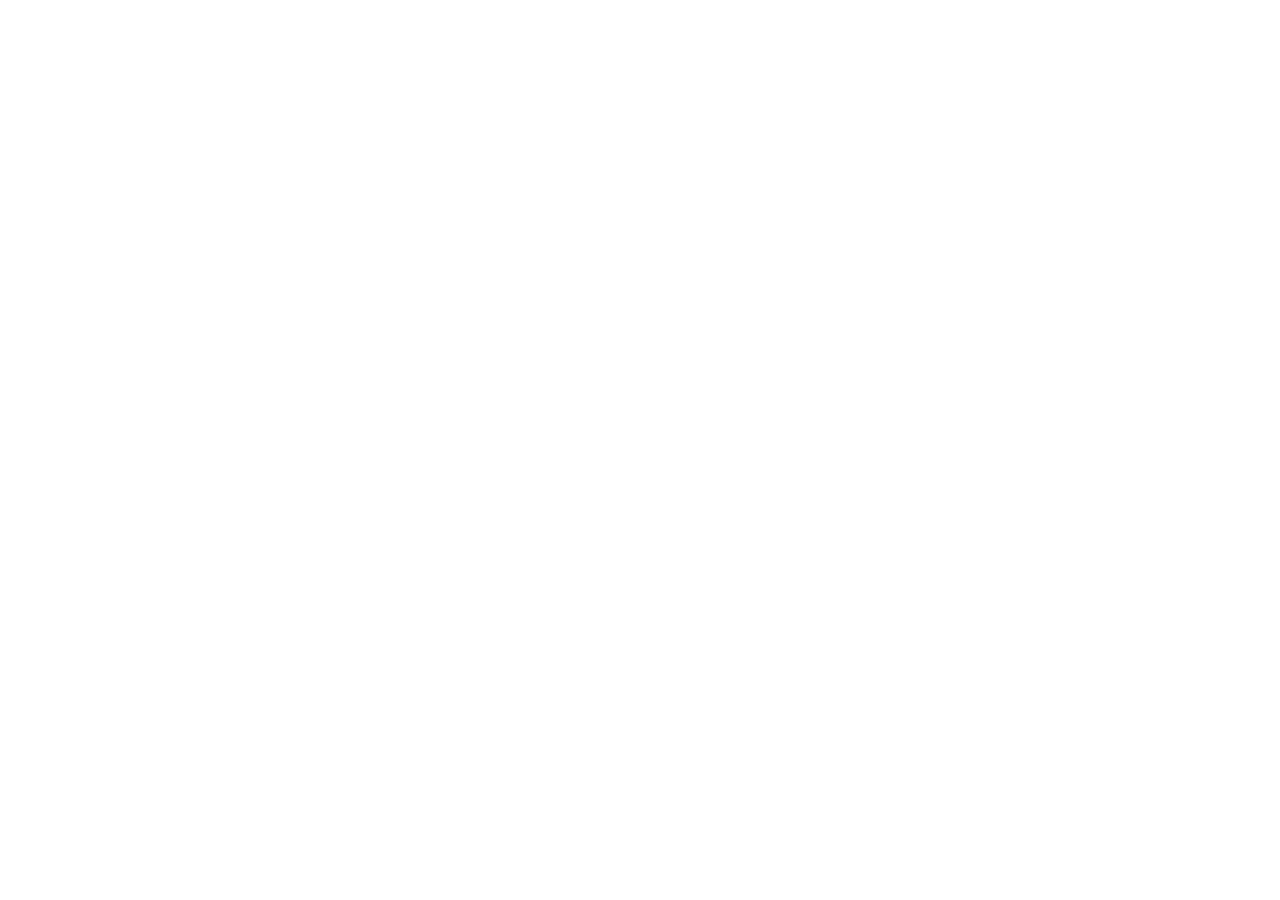
==== index.html @ b7cc8622 "first commit" ====
<!DOCTYPE html>
<html lang="ru">
<head>
    <meta charset="UTF-8">
    <meta http-equiv="X-UA-Compatible" content="IE=edge">
    <meta name="viewport" content="width=device-width, initial-scale=1.0">
    <title>Document</title>
</head>
<body>
    
</body>
</html>
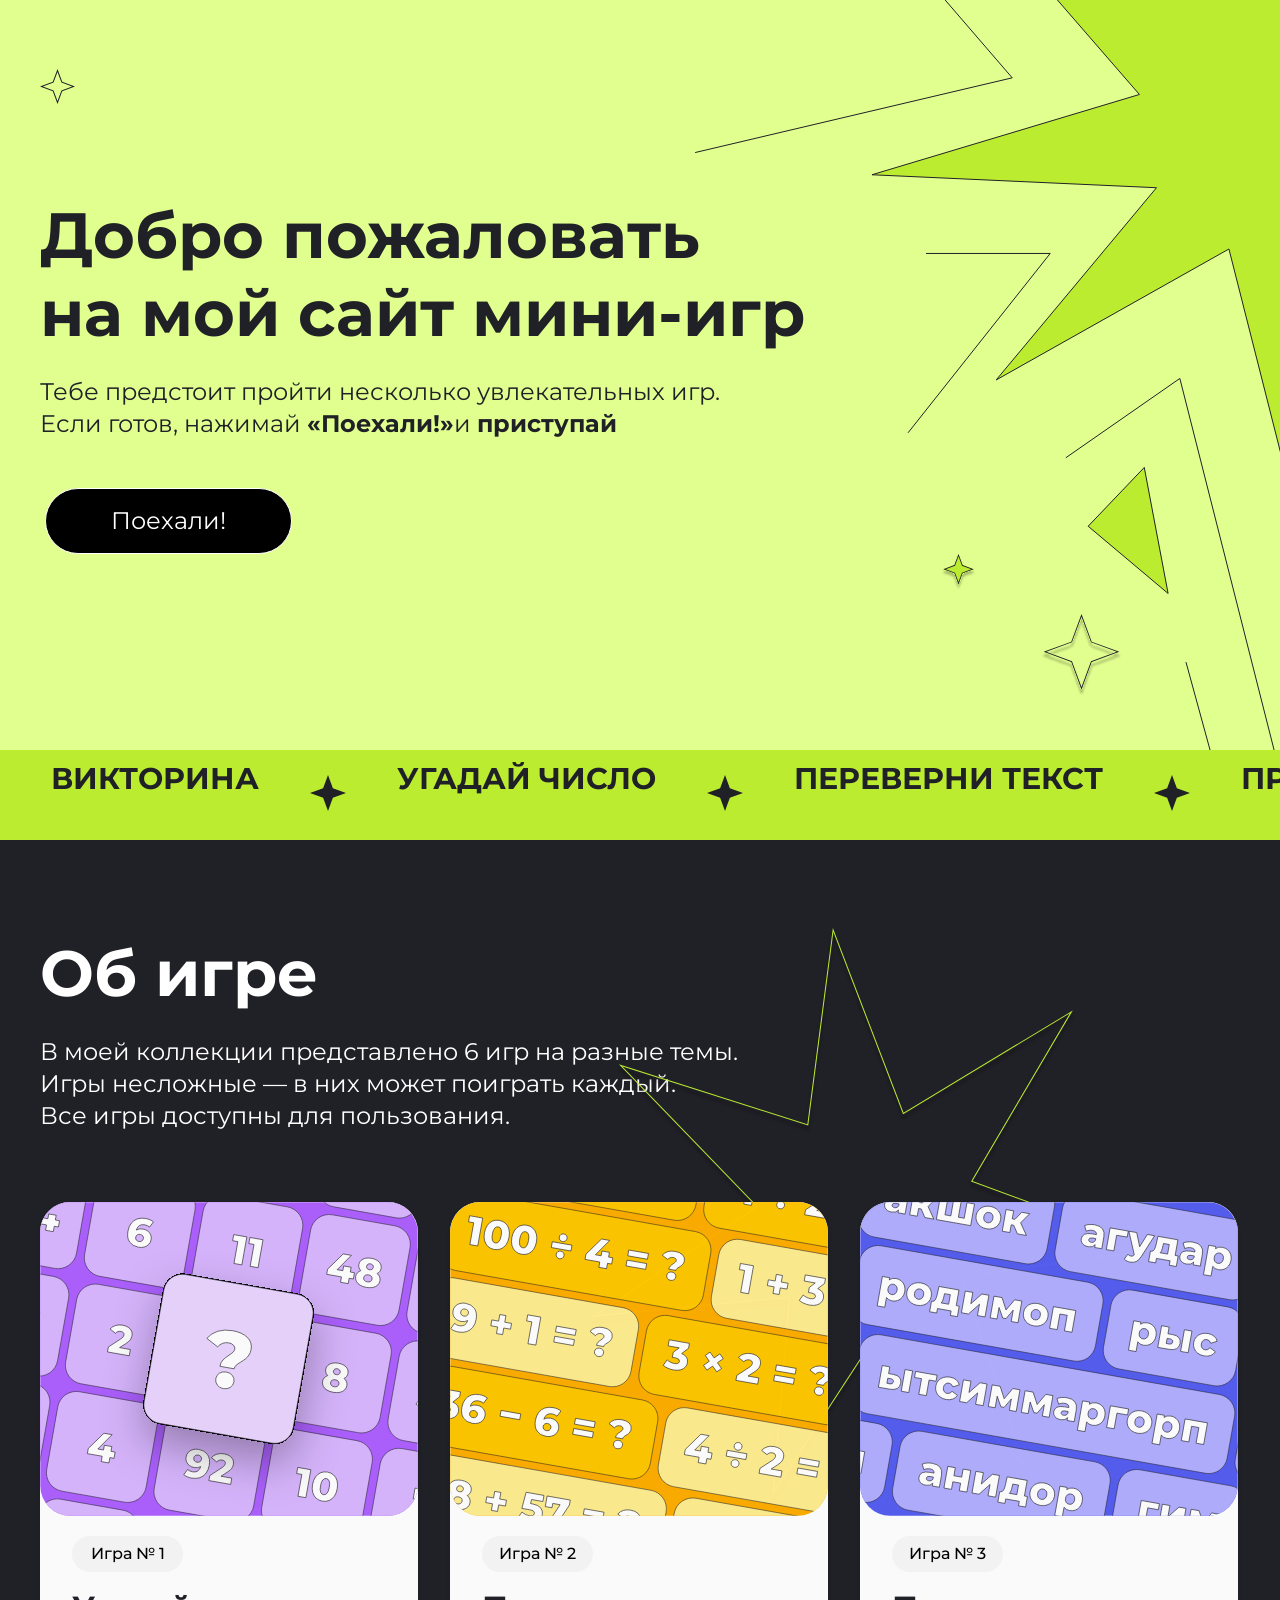
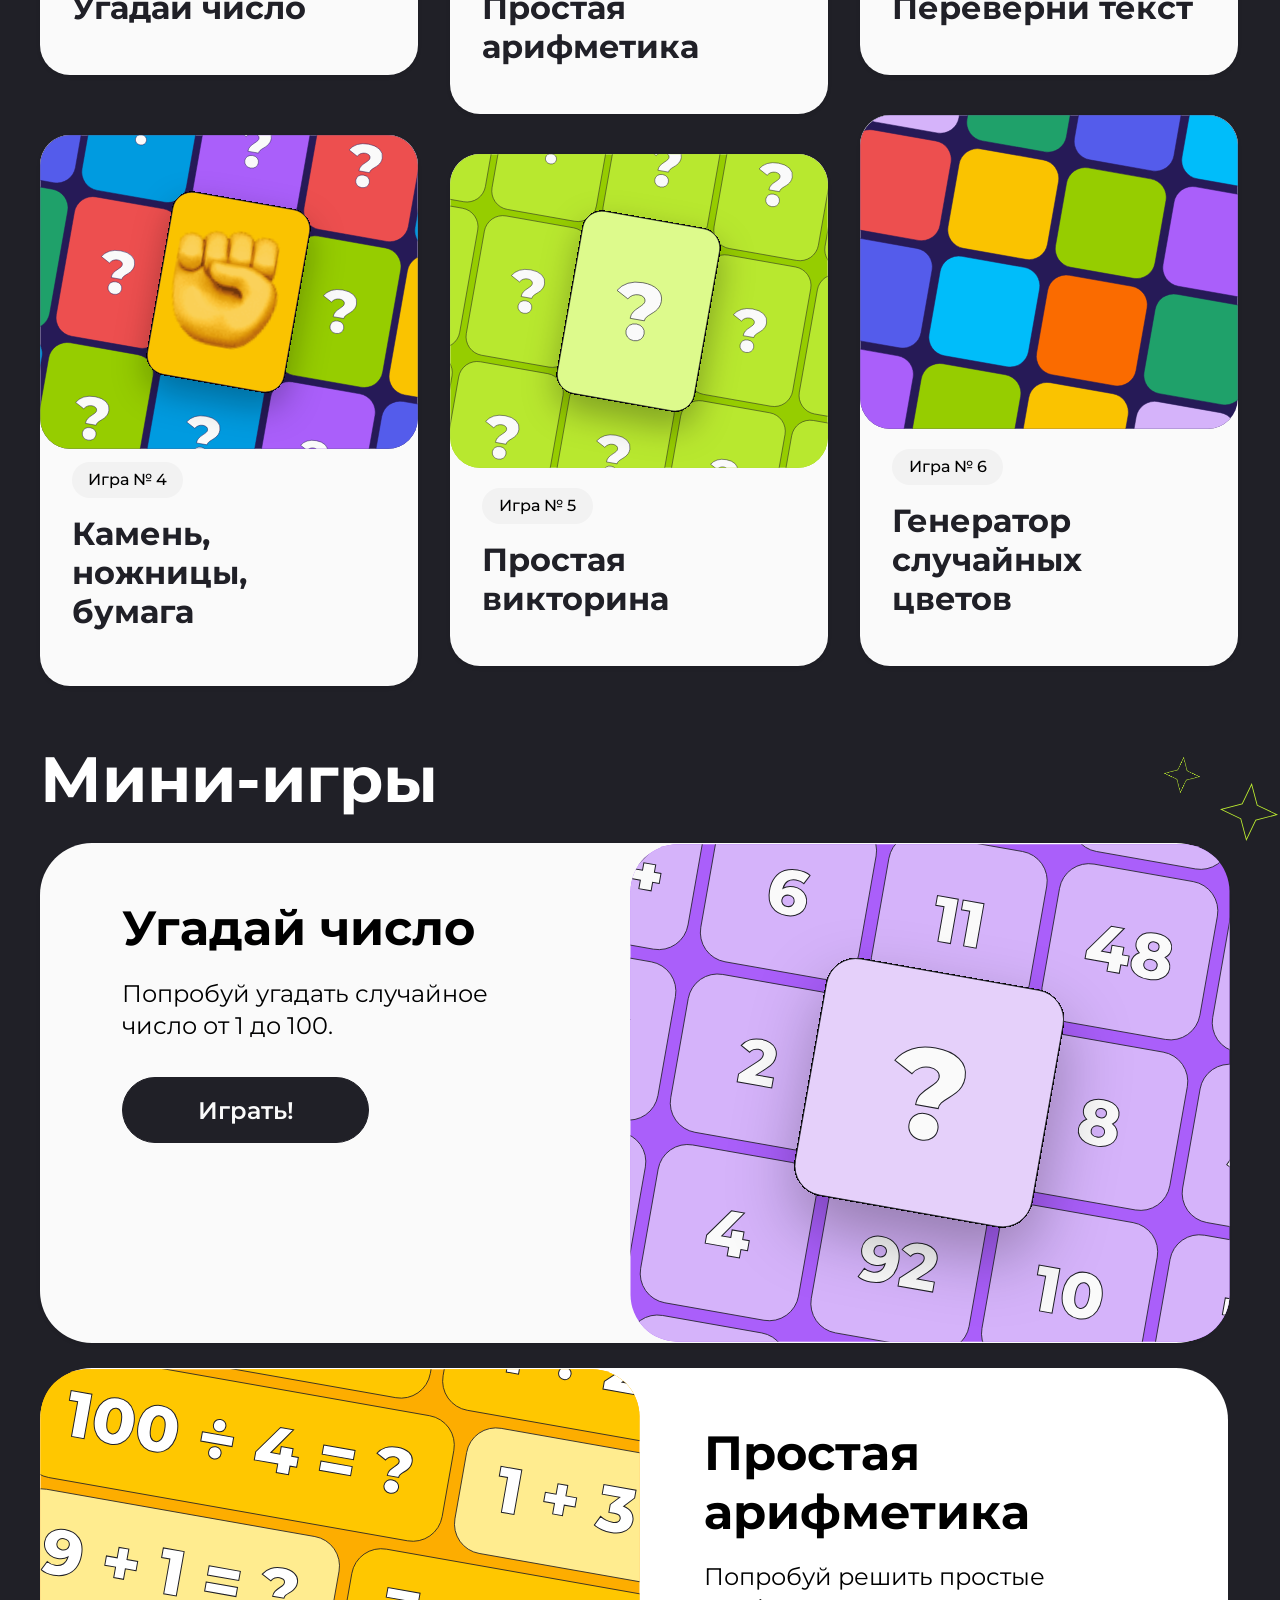
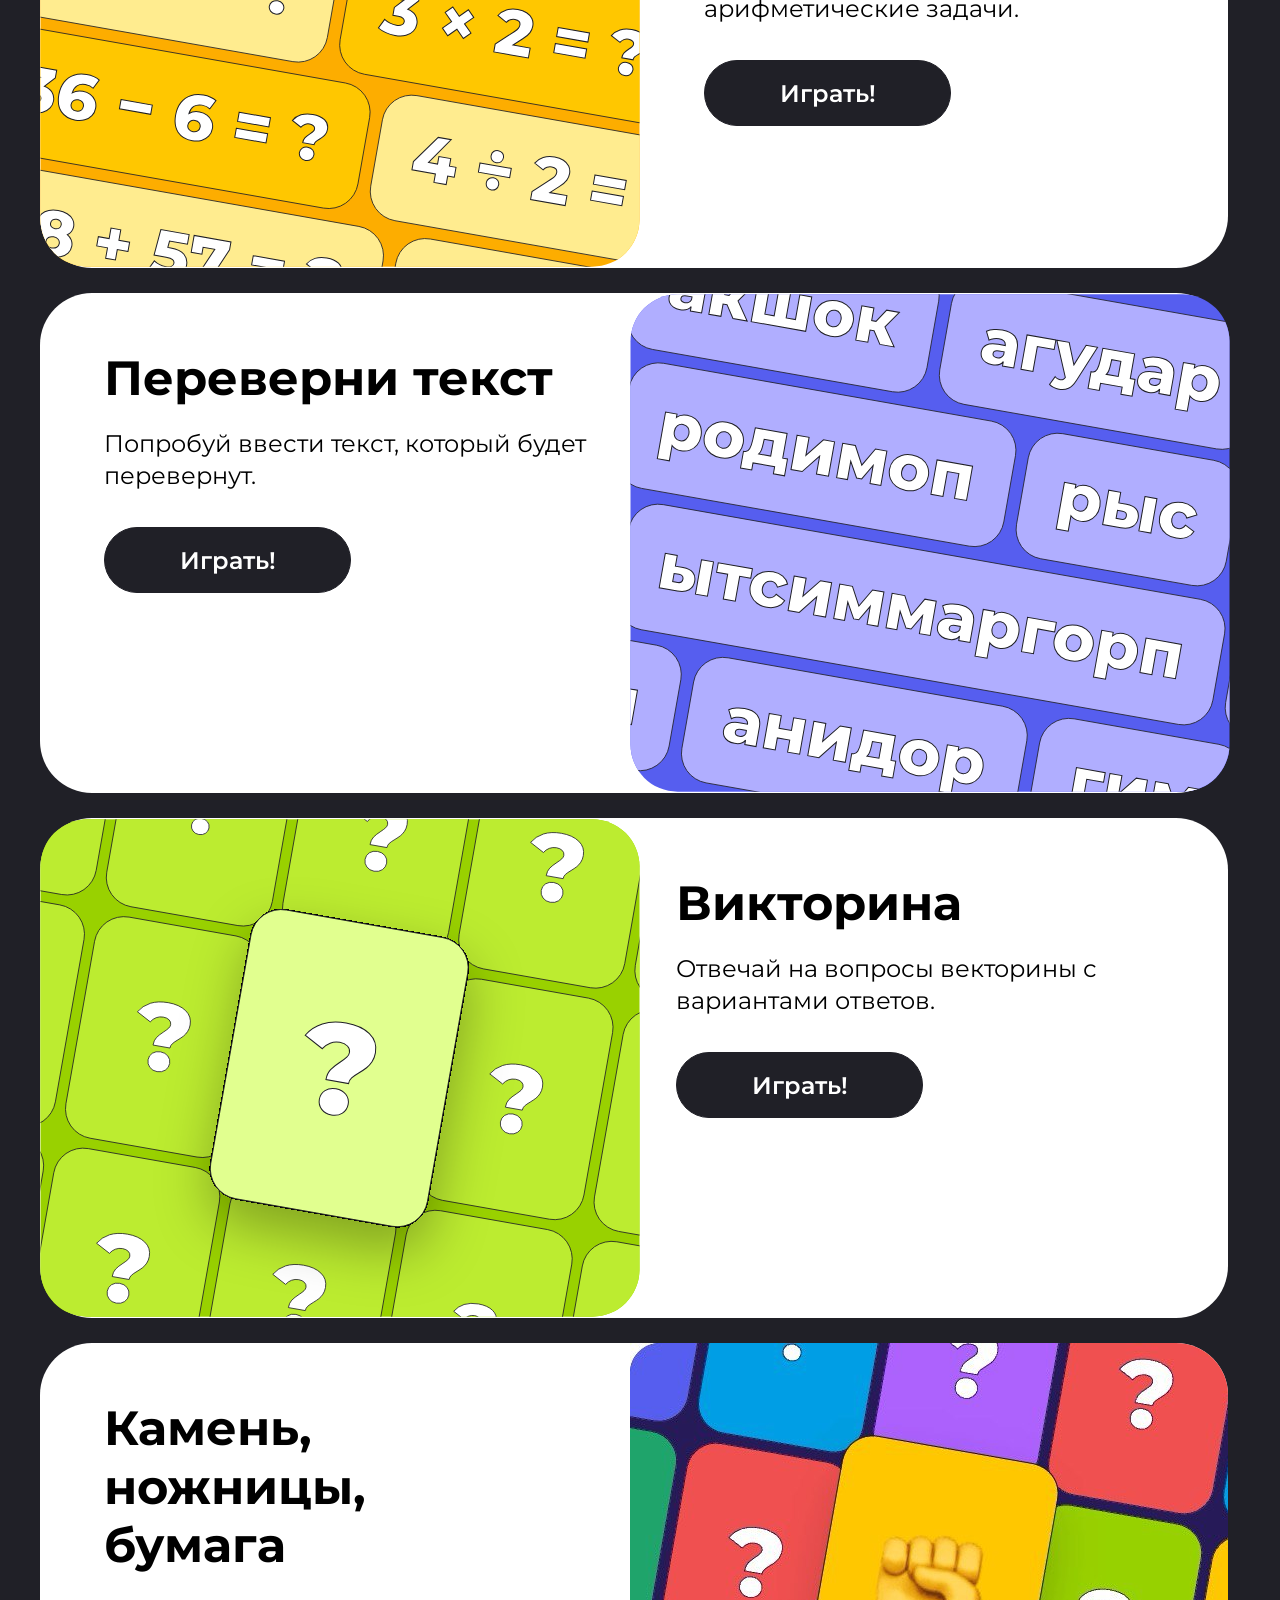
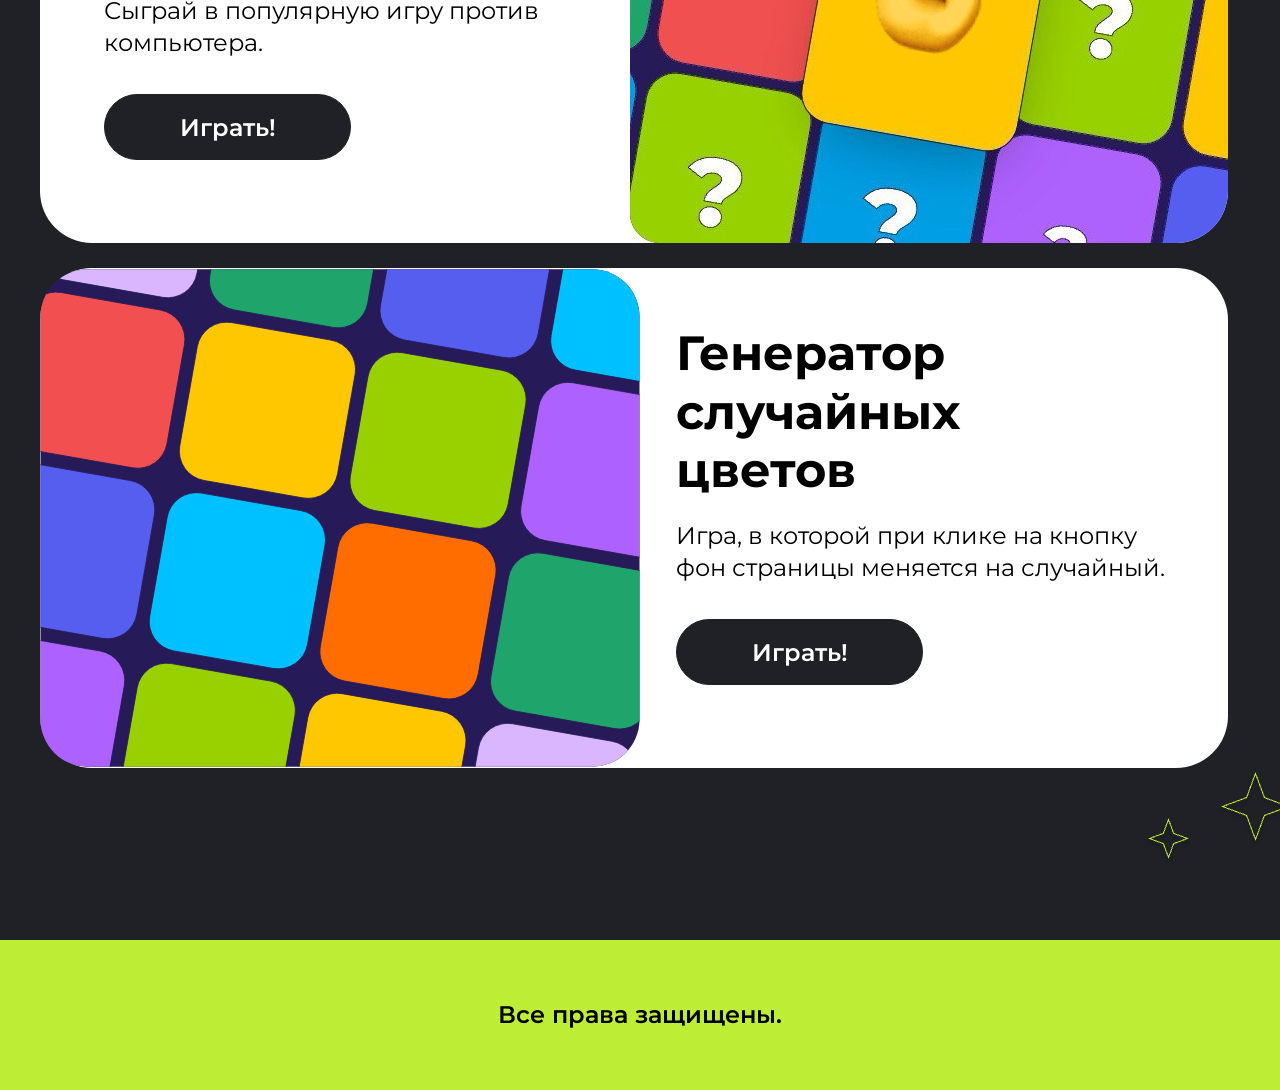
==== commit 1ae3669c: "Сделано" ====
--- a/index.html
+++ b/index.html
@@ -1,12 +1,185 @@
+
 <!DOCTYPE html>
-<html lang="ru">
-<head>
-    <meta charset="UTF-8">
-    <meta http-equiv="X-UA-Compatible" content="IE=edge">
-    <meta name="viewport" content="width=device-width, initial-scale=1.0">
-    <title>Document</title>
-</head>
-<body>
-    
-</body>
+<html lang="en">
+   <head>
+      <meta charset="UTF-8">
+      <meta name="viewport" content="width=device-width, initial-scale=1.0">
+      <title>Git</title>
+      <link href="https://fonts.googleapis.com/css2?family=Montserrat:ital,wght@0,100..900;1,100..900&family=Roboto+Mono:ital,wght@0,100..700;1,100..700&family=Roboto:ital,wght@0,100..900;1,100..900&display=swap" rel="stylesheet">
+      <link rel="stylesheet" href="style.css">
+   </head>
+   <body>
+      <script> src="tasks.js"</script>
+      <script src="script1.js"></script>
+      <script src="script2.js"></script>
+      <script src="script3.js"></script>
+      <script src="script4.js"></script>
+      <script src="script5.js"></script>
+      <script src="script6.js"></script>
+      <header class="header center">
+         <div class="double-star">
+         <a class="header-star"><img class="star__upper_left" src="img/star1.svg" alt="star2"></a>
+         <a class="header-star"><img class="star__lower_left" src="img/star2.svg" alt="star2"></a>
+         </div>
+         <h1 class="header__text_big">Добро пожаловать <br/>на мой сайт мини-игр</h1>
+         <p class="header__text_little">Тебе предстоит пройти несколько увлекательных игр. <br/>Если готов, нажимай  <b>«Поехали!»</b>и <b>приступай</b> </p>
+         <a href="#game"> 
+         <button class="header-button" > Поехали! </button>
+         </a>
+         <a class="header-star" ><img class="star__upper_right" src="img/Star3.svg" alt="star2"></a>
+         <a class="header-star" ><img class="star__lower_right" src="img/Star4.svg" alt="star2"></a>
+      </header>
+      <section class="header1-tape" id="scrollContainer">
+         <div   class="header-game" >
+            <a class="header-tape__item">ВИКТОРИНА</a>
+            <img class="header-tape__game" src="img/Star.svg" alt="Иконка звезды">
+            <a class="header-tape__item">УГАДАЙ ЧИСЛО</a>
+            <img class="header-tape__game" src="img/Star.svg" alt="Иконка звезды">
+            <a class="header-tape__item">ПЕРЕВЕРНИ ТЕКСТ</a>
+            <img class="header-tape__game" src="img/Star.svg" alt="Иконка звезды">
+            <a class="header-tape__item">ПРОСТАЯ АРИФМЕТИКА</a>
+            <img class="header-tape__game" src="img/Star.svg" alt="Иконка звезды">
+            <a class="header-tape__item">КАМЕНЬ,НОЖНИЦЫ,БУМАГА</a>
+            <img class="header-tape__game" src="img/Star.svg" alt="Иконка звезды">
+            <a class="header-tape__item">ГЕНЕРАТОР СЛУЧАЙНЫХ ЦВЕТОВ</a>
+            <img class="header-tape__game" src="img/Star.svg" alt="Иконка звезды">
+            <a class="header-tape__item">ВИКТОРИНА</a>
+            <img class="header-tape__game" src="img/Star.svg" alt="Иконка звезды">
+            <a class="header-tape__item">УГАДАЙ ЧИСЛО</a>
+            <img class="header-tape__game" src="img/Star.svg" alt="Иконка звезды">
+            <a class="header-tape__item">ПЕРЕВЕРНИ ТЕКСТ</a>
+            <img class="header-tape__game" src="img/Star.svg" alt="Иконка звезды">
+            <a class="header-tape__item">ПРОСТАЯ АРИФМЕТИКА</a>
+            <img class="header-tape__game" src="img/Star.svg" alt="Иконка звезды">
+            <a class="header-tape__item">КАМЕНЬ,НОЖНИЦЫ,БУМАГА</a>
+            <img class="header-tape__game" src="img/Star.svg" alt="Иконка звезды">
+            <a class="header-tape__item">ГЕНЕРАТОР СЛУЧАЙНЫХ ЦВЕТОВ</a>
+            <img class="header-tape__game" src="img/Star.svg" alt="Иконка звезды">
+         </div>
+      </section>
+      <section class="module__game center" id="game">
+         <div class="module__game_cart">
+            <h2 class="module__game_title" >Об игре</h2>
+            <p class="modile__description_game" >В моей коллекции представлено 6 игр на разные темы.<br/> Игры несложные — в них может поиграть каждый.<br/>
+               Все игры доступны для пользования.
+            </p>
+         </div>
+         <img class="module__star_lower" src="img/Star11.svg" alt="star2">
+         <img class="module__star_upper" src="img/Star10.svg" alt="star2">
+         <img class="module__star_big" src="img/Star12.svg" alt="star2">
+         <div class="cart" >
+            <div class="cart__left">
+               <a href="#igra1" class="scrol" >
+                  <article class="cart__left_upper">
+                     <img class="cart-img4"  src="img/k1.svg" class=" cart__drawing" alt="star2" >
+                     <p class="cart__number">Игра № 1</p>
+                     <h3 class="cart__name">Угадай число</h3>
+                  </article>
+               </a>
+               <a href="#igra4" class="scrol">
+                  <article class="cart__left_lower">
+                     <img class="cart-img4"  src="img/k4.svg"   class="cart__drawing"  alt="star2"  > 
+                     <img class="cart-img4-1"  src="img/f.png"  alt="kul" >  
+                     <p class="cart__numbera">Игра № 4</p>
+                     <h3 class="cart__name">Камень,<br/>ножницы,<br/>бумага</h3>
+                  </article>
+               </a>
+            </div>
+            <div class="cart__center" >
+               <a href="#igra2">
+                  <article class="cart__center_upper">
+                     <img class="cart-img2" src="img/k2.svg"class="cart__drawing" alt="star2">
+                     <p class="cart__number">Игра № 2</p>
+                     <h3 class="cart__name">Простая арифметика</h3>
+                  </article>
+               </a>
+               <a href="#igra5">
+                  <article class="cart__center_lower">
+                     <img class="cart-img5" src="img/k5.svg" class="cart__drawing" alt="star2">
+                     <p class="cart__number">Игра № 5</p>
+                     <h3 class="cart__name">Простая <br/>викторина</h3>
+                  </article>
+               </a>
+            </div>
+            <div class="cart__right">
+               <a href="#igra3">
+                  <article class="cart__right_upper">
+                     <img class="cart-img3" src="img/k3.svg"  src="img/k3.svg" alt="star2" >
+                     <p class="cart__number">Игра № 3</p>
+                     <h3 class="cart__name">Переверни текст</h3>
+                  </article>
+               </a>
+               <a href="#igra6">
+                  <article class="cart__right_lower">
+                     <img class="cart-img6" src="img/k6.svg"  class="cart__drawing" alt="star2">
+                     <p class="cart__number">Игра № 6</p>
+                     <h3 class="cart__name">Генератор <br/> случайных<br/> цветов</h3>
+                  </article>
+               </a>
+            </div>
+         </div>
+      </section>
+      <section class="product center"id="game-6" >
+         <h3 class="product__title">Мини-игры</h3>
+         <img class="product__star_big" src="img/star21.svg" alt="star2">
+         <img class="product__star_little" src="img/Starb2.png" alt="star2">
+         <div class="product__game">
+         <article class="product-game product-game_number" id="igra1">
+            <a class="product-game__picture" href="#"><img class="game-img1" src="img/k1.svg" alt="star2"></a>
+            <div class="product-game__field">
+               <h4 class="product-game__title"><b>Угадай число</b></h4>
+               <p class="product-game__description">Попробуй угадать случайное число от 1 до 100.</p>
+               <button onclick="startGame1();" class="button-play">Играть!</button>
+            </div>
+         </article>
+         <article class="product-game_arithmetic" id="igra2">
+            <a class="product__game_picture" href="#"><img class="game-img2" src="img/k2.svg" alt="star2"></a>
+            <div class="product-game__arithmetic">
+               <h4 class="product-game__title"><b>Простая арифметика</b></h4>
+               <p  class="product-game__description">Попробуй решить простые арифметические задачи.</p>
+               <button onclick="playGame1();" class="button-play">Играть!</button>
+            </div>
+         </article>
+         <article class="product-game_text" id="igra3">
+            <a class="product-game__picture" href="#"><img class="game-img1" src="img/k3.svg" alt="star2"></a>
+            <div class="product-game__text">
+               <h4 class="product-game__title"><b>Переверни текст</b></h4>
+               <p class="product-game__description">Попробуй ввести текст, который будет перевернут.</p>
+               <button onclick="playReverseGame();" class="button-play">Играть!</button>
+            </div>
+         </article>
+         <article class="product-game_vectoring" id="igra5">
+            <a class="product-game__picture" href="#"><img class="game-img2" src="img/k5.svg" alt="star2"></a>
+            <div class="product-game__vectorihg">
+               <h4 class="product-game__title"><b>Викторина</b></h4>
+               <p class="product-game__description">Отвечай на вопросы векторины с вариантами ответов.</p>
+               <button onclick="startQuiz();"  class="button-play">Играть!</button>
+            </div>
+         </article>
+         <article class="product-game_stone" id="igra4">
+            <a class="product-game__picture" href="#"><img class="game-img1" src="img/k5.jpg" alt="star2"></a>
+            <div class="product-game__stone">
+               <h4 class="product-game__title"><b>Камень,<br>ножницы,<br> бумага</b></h4>
+               <p class="product-game__description">Сыграй в популярную игру против компьютера.</p>
+               <button onclick="playGame();"  class="button-play">Играть!</button>
+            </div>
+         </article>
+         <article class="product-game_generator" id="igra6">
+            <a class="product__game_picture" href="#">
+            <img class="game-img2" src="img/k6.svg" alt="star2">
+            </a>
+            <div class="product-game__generator">
+               <h4 class="product-game__title"><b>Генератор<br> случайных<br> цветов</b></h4>
+               <p class="product-game__description">Игра, в которой при клике на кнопку фон страницы меняется на случайный.</p>
+               <button onclick="changeBackground();"  class="button-play">Играть!</button>
+            </div>
+         </article>
+         </div>
+         <img class="product__button_little" src="img/Starb3.png" alt="star2">
+         <img class="product__button_big" src="img/Starb4.png" alt="star2">
+      </section>
+      <footer class="footer">
+         <p class="footer__description">Все права защищены.</p>
+      </footer>
+   </body>
 </html>
--- a/style.css
+++ b/style.css
@@ -0,0 +1,1261 @@
+@charset "UTF-8";
+* {
+  margin: 0;
+  padding: 0;
+}
+
+body {
+  font-family: "Montserrat", sans-serif;
+}
+
+a {
+  text-decoration: none;
+}
+
+.center {
+  padding-left: calc(50% - 600px);
+  padding-right: calc(50% - 600px);
+}
+
+.header {
+  background-color: rgb(225, 255, 143);
+  height: 900px;
+  background-repeat: no-repeat;
+  background-image: url(img/Group1.svg);
+  background-position: calc(100% + 489px) calc(0% - 334px);
+  block-size: 750px;
+}
+
+.header__text_big {
+  color: rgb(32, 32, 39);
+  font-family: Montserrat;
+  font-size: 64px;
+  font-weight: 700;
+  line-height: 78px;
+  padding-top: 196px;
+}
+
+.header__text_little {
+  color: rgb(32, 32, 39);
+  font-family: Montserrat;
+  font-size: 24px;
+  font-weight: 400;
+  line-height: 32px;
+  margin-top: 24px;
+}
+
+.header-button {
+  display: table;
+  background: rgb(0, 0, 0);
+  text-align: center;
+  border: 1px solid #fff;
+  box-sizing: border-box;
+  border-radius: 60px;
+  margin-top: 18px;
+  height: 66px;
+  width: 247px;
+  font-size: 16px;
+  font-weight: 400;
+  line-height: 50px;
+  margin-left: 5px;
+  font-size: 24px;
+  margin-top: 48px;
+  color: #fff;
+  font-family: Montserrat;
+}
+
+.header-button:hover {
+  background: white;
+  text-align: center;
+  border: 1px solid #202027;
+  color: black;
+}
+
+.star__lower_left {
+  position: absolute;
+  display: flex;
+  margin-top: 94px;
+  right: 1600px;
+}
+
+.star__upper_left {
+  position: absolute;
+  margin-top: 69px;
+}
+
+.star__upper_right {
+  position: absolute;
+  margin-left: 900px;
+  width: 37px;
+}
+
+.star__lower_right {
+  position: absolute;
+  margin-left: 1000px;
+  margin-top: 60px;
+  width: 83px;
+}
+
+.module__game {
+  background-color: rgb(32, 32, 39);
+  position: relative;
+  height: 1500px;
+}
+
+.module__game_title {
+  color: rgb(255, 255, 255);
+  font-family: Montserrat;
+  font-size: 64px;
+  font-weight: 700;
+  line-height: 78px;
+  text-align: left;
+  padding-top: 94px;
+}
+
+.modile__description_game {
+  color: rgb(255, 255, 255);
+  font-family: Montserrat;
+  font-size: 24px;
+  font-weight: 400;
+  line-height: 32px;
+  text-align: left;
+  margin-top: 24px;
+}
+
+.cart__left_lower {
+  background-color: #fff;
+  width: 378px;
+  border-radius: 30px;
+  height: 551px;
+  transform: scale(1);
+  transition: ls;
+  margin-top: 60px;
+}
+
+.cart__left_upper {
+  background-color: #fff;
+  width: 378px;
+  border-radius: 30px;
+  height: 473px;
+  transform: scale(1);
+  transition: ls;
+  margin-top: 30px;
+}
+
+.cart__center_upper {
+  background-color: #fff;
+  width: 378px;
+  border-radius: 30px;
+  height: 512px;
+  transform: scale(1);
+  transition: ls;
+  margin-top: 30px;
+}
+
+.cart__center_lower {
+  background-color: #fff;
+  width: 378px;
+  border-radius: 30px;
+  transform: scale(1);
+  transition: ls;
+  height: 512px;
+  margin-top: 40px;
+}
+
+.cart__right_upper {
+  background-color: #fff;
+  width: 378px;
+  border-radius: 30px;
+  height: 473px;
+  transform: scale(1);
+  transition: ls;
+  margin-top: 30px;
+}
+
+.cart__right_lower {
+  background-color: #fff;
+  width: 378px;
+  margin-top: 10px;
+  border-radius: 30px;
+  height: 551px;
+  transform: scale(1);
+  transition: ls;
+  margin-top: 40px;
+}
+
+.cart__right_lower:hover {
+  background-color: #fff;
+  width: 378px;
+  margin-top: 10px;
+  border-radius: 30px;
+  height: 551px;
+  transform: scale(1.1);
+  transition: ls;
+  margin-top: 40px;
+}
+
+.cart__right_upper:hover {
+  background-color: #fff;
+  width: 378px;
+  border-radius: 30px;
+  height: 473px;
+  transform: scale(1.1);
+  transition: ls;
+  margin-top: 30px;
+}
+
+.cart__left_upper:hover {
+  background-color: #fff;
+  width: 378px;
+  border-radius: 30px;
+  transform: scale(1.1);
+  transition: ls;
+}
+
+.cart__left_lower:hover {
+  background-color: #fff;
+  width: 378px;
+  border-radius: 30px;
+  transform: scale(1.1);
+  transition: ls;
+}
+
+.cart__center_upper:hover {
+  background-color: #fff;
+  width: 378px;
+  border-radius: 30px;
+  transform: scale(1.1);
+  transition: ls;
+}
+
+.cart__center_lower:hover {
+  background-color: #fff;
+  width: 378px;
+  border-radius: 30px;
+  transform: scale(1.1);
+  transition: ls;
+  height: 512px;
+}
+
+.cart-hugev:hover {
+  background-color: #fff;
+  width: 378px;
+  border-radius: 30px;
+  transform: scale(1.1);
+  transition: ls;
+}
+
+.cart__number {
+  margin-left: 32px;
+  margin-top: 16px;
+  background: rgb(247, 247, 247);
+  width: 111px;
+  height: 36px;
+  border-radius: 52.58px;
+  font-family: Montserrat;
+  text-align: center;
+  font-weight: 500;
+  line-height: 35px;
+  color: black;
+}
+
+.cart__drawing {
+  border-radius: 52.58px;
+  color: rgb(32, 32, 39);
+  font-size: 16px;
+  font-weight: 500;
+  line-height: 35px;
+  width: 108px;
+  height: 36px;
+  margin-top: 8px;
+  text-align: center;
+}
+
+.cart__name {
+  color: rgb(32, 32, 39);
+  font-family: Montserrat;
+  font-size: 32px;
+  font-weight: 700;
+  line-height: 39px;
+  letter-spacing: 0px;
+  text-align: left;
+  margin-left: 32px;
+  margin-top: 16px;
+  margin-bottom: 20px;
+}
+
+.cart {
+  margin-top: 40px;
+  display: flex;
+  gap: 32px;
+}
+
+.module__star_big {
+  position: absolute;
+  transform: scale(1);
+  transition: ls;
+  right: 118px;
+  top: 88px;
+}
+
+.module__star_upper {
+  position: absolute;
+  width: 32px;
+  right: 1650px;
+  top: 750px;
+}
+
+.module__star_lower {
+  top: 800px;
+  position: absolute;
+  width: 55px;
+  right: 1600px;
+}
+
+.product__title {
+  font-family: Montserrat;
+  font-size: 64px;
+  font-weight: 700;
+  line-height: 78.02px;
+  text-align: left;
+  color: rgb(255, 255, 255);
+}
+
+.button-play {
+  width: 247px;
+  height: 66px;
+  padding: 16px 28px 16px 28px;
+  border-radius: 60px 60px 60px 60px;
+  background-color: #202027;
+  border-color: #202027;
+  color: #fff;
+  font-family: Montserrat;
+  font-size: 24px;
+  font-weight: 600;
+  line-height: 34.01px;
+  text-align: center;
+  border: 1px solid rgb(32, 32, 39);
+  margin-top: 25px;
+}
+
+.button-play:hover {
+  background-color: #fff;
+  color: #202027;
+  font-family: Montserrat;
+}
+
+.product-game__picture {
+  border-radius: 30px 30px 30px 30px;
+}
+
+.product-game_number {
+  background: rgb(255, 255, 255);
+  width: 1188px;
+  height: 500px;
+  border-radius: 52px;
+  margin-top: 25px;
+}
+
+.product-game_arithmetic {
+  background: rgb(255, 255, 255);
+  width: 1188px;
+  height: 500px;
+  border-radius: 52px;
+  margin-top: 25px;
+}
+
+.product-game_text {
+  background: rgb(255, 255, 255);
+  width: 1188px;
+  height: 500px;
+  border-radius: 52px;
+  margin-top: 25px;
+}
+
+.product-game_vectoring {
+  background: rgb(255, 255, 255);
+  width: 1188px;
+  height: 500px;
+  border-radius: 52px;
+  margin-top: 25px;
+}
+
+.product-game_stone {
+  background: rgb(255, 255, 255);
+  width: 1188px;
+  height: 500px;
+  border-radius: 52px;
+  margin-top: 25px;
+  overflow: hidden;
+}
+
+.product-game_generator {
+  background: rgb(255, 255, 255);
+  width: 1188px;
+  height: 500px;
+  border-radius: 52px;
+  margin-top: 25px;
+}
+
+.game-img1 {
+  margin-left: 590px;
+  width: 600px;
+  height: 500px;
+}
+
+.game-img2 {
+  margin-left: 0px;
+  width: 600px;
+  height: 500px;
+}
+
+.product {
+  height: 3400px;
+  background-color: rgb(32, 32, 39);
+  position: relative;
+}
+
+.product-game__field {
+  margin-top: -448px;
+  width: 399px;
+  height: 228px;
+  margin-left: 82px;
+}
+
+.product-game__arithmetic {
+  margin-top: -448px;
+  width: 544px;
+  height: 295px;
+  margin-left: 664px;
+}
+
+.product-game__text {
+  margin-top: -448px;
+  width: 493px;
+  height: 344px;
+  margin-left: 64px;
+}
+
+.product-game__vectorihg {
+  margin-top: -448px;
+  width: 515px;
+  height: 344px;
+  margin-left: 636px;
+}
+
+.product-game__stone {
+  margin-top: -448px;
+  width: 493px;
+  height: 344px;
+  margin-left: 64px;
+}
+
+.product-game__generator {
+  margin-top: -448px;
+  width: 515px;
+  height: 344px;
+  margin-left: 636px;
+}
+
+.product-game__title {
+  margin-bottom: 20px;
+  font-family: Montserrat;
+  font-size: 48px;
+  font-weight: 700;
+  line-height: 58.51px;
+  text-align: left;
+}
+
+.product-game__description {
+  font-family: Montserrat;
+  font-size: 24px;
+  font-weight: 400;
+  line-height: 32px;
+  text-align: left;
+  margin-bottom: 10px;
+}
+
+.rules {
+  width: 1919px;
+  height: 150px;
+  top: 5770px;
+  background-color: #BCEC30;
+}
+
+.protection {
+  font-family: Montserrat;
+  font-size: 24px;
+  font-weight: 600;
+  line-height: 29.26px;
+  text-align: center;
+  padding-top: 60px;
+  color: black;
+}
+
+.product__star_big {
+  position: absolute;
+  margin-left: 1180px;
+  margin-top: -35px;
+  width: 58px;
+}
+
+.product__star_little {
+  position: absolute;
+  margin-left: 1124px;
+  margin-top: -61px;
+  width: 36px;
+}
+
+.product__button_little {
+  position: absolute;
+  margin-left: 1104px;
+  margin-top: 50px;
+}
+
+.product__button_big {
+  position: absolute;
+  margin-left: 1177px;
+  margin-top: 4px;
+}
+
+.footer {
+  background-color: #BDED35;
+  height: 150px;
+}
+
+.footer__description {
+  color: rgb(0, 0, 0);
+  font-family: Montserrat;
+  font-size: 24px;
+  font-weight: 600;
+  line-height: 29px;
+  letter-spacing: 0px;
+  text-align: center;
+  padding-top: 60px;
+}
+
+.text {
+  font-size: 30px;
+  color: #0f0f0f;
+  margin-top: 30px;
+}
+
+.cart-img4-1 {
+  margin-left: 110px;
+  position: relative;
+  top: -240px;
+}
+
+.cart__numbera {
+  margin-left: 32px;
+  margin-top: -146px;
+  background: rgb(247, 247, 247);
+  width: 111px;
+  height: 36px;
+  border-radius: 52.58px;
+  font-family: Montserrat;
+  text-align: center;
+  font-weight: 500;
+  line-height: 35px;
+  color: black;
+}
+
+.header1-tape {
+  position: relative;
+  height: 90px;
+  background: rgb(188, 236, 48);
+}
+
+.header-tape__item {
+  color: rgb(32, 32, 39);
+  font-family: Montserrat;
+  font-size: 30px;
+  font-weight: 700;
+  padding-left: 51px;
+}
+
+.header-tape__game {
+  width: 36px;
+  height: 36px;
+  padding-left: 51px;
+  padding-top: 15px;
+}
+
+.header-game {
+  display: flex;
+  padding-top: 10px;
+  white-space: nowrap;
+}
+
+#tape {
+  white-space: nowrap; /* Запрещаем перенос строк */
+  position: absolute; /* Абсолютное позиционирование */
+}
+
+#tape span {
+  margin-right: 40px; /* Отступ между элементами */
+  font-size: 20px; /* Размер текста */
+}
+
+.header1-tape {
+  padding-bottom: 20px; /* "задвигаем" scrollbar за границы */
+  margin-bottom: -20px; /* компенсируем padding */
+  overflow-y: hidden;
+}
+
+.header-game {
+  animation: scroll 41s linear infinite;
+}
+
+.header-tape {
+  overflow: hidden;
+  position: relative;
+}
+
+.scrol {
+  scroll-behavior: smooth;
+}
+
+.header-button {
+  transition: background-color 0.2s ease, transform 0.2s ease, box-shadow 0.2s ease;
+}
+
+.header-button:hover {
+  background-color: #fff;
+  transform: translateY(-1px);
+  box-shadow: 0 4px 8px rgba(0, 0, 0, 0.2);
+}
+
+.button-play {
+  transition: background-color 0.2s ease, transform 0.2s ease, box-shadow 0.2s ease;
+}
+
+.button-play:hover {
+  background-color: #fff;
+  transform: translateY(-1px);
+  box-shadow: 0 4px 8px rgba(0, 0, 0, 0.2);
+}
+
+/* Базовые стили для всех карточек */
+.cart__left_upper, .cart__left_lower,
+.cart__center_upper, .cart__center_lower,
+.cart__right_upper, .cart__right_lower,
+.product-game {
+  transition: all 0.4s cubic-bezier(0.25, 0.46, 0.45, 0.94);
+  transform: translateY(0) scale(1);
+  box-shadow: 0 2px 5px rgba(0, 0, 0, 0.1);
+  opacity: 0.98;
+}
+
+/* Эффект при наведении на карточки в верхней сетке */
+.cart__left_upper:hover, .cart__left_lower:hover,
+.cart__center_upper:hover, .cart__center_lower:hover,
+.cart__right_upper:hover, .cart__right_lower:hover {
+  transform: translateY(-8px) scale(1.03);
+  box-shadow: 0 12px 24px rgba(0, 0, 0, 0.15);
+  opacity: 1;
+}
+
+@keyframes scroll {
+  0% {
+    transform: translate(0);
+  }
+  0% {
+    transform: translate(-100%);
+  }
+}
+@media (max-width: 1024px) {
+  .center {
+    padding-left: calc(50% - 393px);
+    padding-right: calc(50% - 393px);
+  }
+}
+@media (max-width: 1024px) and (min-width: 768px) and (max-width: 833px) {
+  .center {
+    padding-left: 24px;
+    padding-right: 24px;
+  }
+}
+@media (max-width: 1024px) {
+  .multi-bg-example {
+    background-image: url(img/Vector1.svg);
+    background-color: rgb(225, 255, 143);
+    background-repeat: no-repeat;
+    background-position: calc(90% + 150px) calc(2% - 110px);
+  }
+  .header__text_big {
+    color: rgb(32, 32, 39);
+    font-family: Montserrat;
+    font-size: 60px;
+    line-height: 49px;
+    text-align: center;
+  }
+  .header-button {
+    display: table;
+    background: rgb(0, 0, 0);
+    text-align: center;
+    border: 1px solid #fff;
+    box-sizing: border-box;
+    border-radius: 60px;
+    margin-top: 18px;
+    height: 66px;
+    width: 247px;
+    font-size: 16px;
+    font-weight: 400;
+    line-height: 50px;
+    margin-left: 270px;
+    font-size: 24px;
+    margin-top: 48px;
+  }
+  .header-button:hover {
+    position: static;
+    background: rgb(248, 245, 245);
+    text-align: center;
+    border: 1px solid #080808;
+    box-sizing: border-box;
+    border-radius: 60px;
+    margin-top: 18px;
+    height: 66px;
+    width: 247px;
+    font-size: 16px;
+    font-weight: 400;
+    line-height: 50px;
+    margin-left: 270px;
+    font-size: 24px;
+    margin-top: 48px;
+  }
+  .header__text_little {
+    color: rgb(32, 32, 39);
+    font-family: Montserrat;
+    font-weight: 400;
+    text-align: center;
+    font-size: 32px;
+  }
+  .multi-button:hover {
+    background: white;
+    text-align: center;
+    border: 1px solid #202027;
+    color: black;
+  }
+  .text1 {
+    color: rgb(32, 32, 39);
+    font-family: Montserrat;
+    font-size: 45px;
+    font-weight: 700;
+    line-height: 48px;
+    padding-top: 196px;
+    text-align: center;
+  }
+  .block {
+    color: rgb(32, 32, 39);
+    font-family: Montserrat;
+    font-size: 24px;
+    font-weight: 400;
+    line-height: 32px;
+    margin-top: 24px;
+    text-align: center;
+  }
+  .button2 {
+    position: absolute;
+    font-family: Montserrat;
+    background: rgb(0, 0, 0);
+    text-align: center;
+    border: 1px solid #fff;
+    box-sizing: border-box;
+    border-radius: 60px;
+    margin-top: 18px;
+    height: 55px;
+    width: 247px;
+    font-size: 16px;
+    font-weight: 400;
+    line-height: 50px;
+    margin-left: 5px;
+    font-family: Montserrat;
+    font-size: 24px;
+    margin-left: 32px;
+    margin-top: 48px;
+    display: inline-block;
+    color: #fff;
+    right: 260px;
+  }
+  .button2:hover {
+    background: white;
+    text-align: center;
+    border: 1px solid #202027;
+    color: black;
+  }
+  .star-sirius {
+    position: absolute;
+    width: 21px;
+    height: 21px;
+    right: 560px;
+  }
+  .star-polaris {
+    position: absolute;
+    width: 35px;
+    height: 35px;
+    right: 620px;
+    margin-left: 0px;
+  }
+  .star-antares {
+    position: absolute;
+    width: 39px;
+    height: 41px;
+    right: 100px;
+    margin-top: 175px;
+  }
+  .star-arcturus {
+    position: absolute;
+    width: 18px;
+    height: 18px;
+    right: 190px;
+    margin-top: 150px;
+  }
+  .star-rigel {
+    display: none;
+  }
+  .star__lower_left {
+    position: absolute;
+    width: 57px;
+    height: 57px;
+    right: 620px;
+    margin-left: 0px;
+    margin-right: 100px;
+  }
+  .star__upper_left {
+    position: absolute;
+    width: 35px;
+    height: 35px;
+    right: 650px;
+  }
+  .module__game {
+    display: none;
+  }
+  .product-game__field {
+    margin-left: 40px;
+    margin-top: 29px;
+    width: 284px;
+    height: 182px;
+  }
+  .product-game__picture {
+    margin-left: -1px;
+    width: 343px;
+    height: 283px;
+  }
+  .game-img2 {
+    margin-left: -1px;
+    width: 343px;
+    height: 283px;
+  }
+  .product-game__arithmetic {
+    margin-left: 40px;
+    margin-top: 29px;
+    width: 284px;
+    height: 182px;
+  }
+  .product-game__text {
+    margin-left: 40px;
+    margin-top: 29px;
+    width: 284px;
+    height: 182px;
+  }
+  .product-game__vectorihg {
+    margin-left: 40px;
+    margin-top: 29px;
+    width: 284px;
+    height: 182px;
+  }
+  .product-game__stone {
+    margin-left: 40px;
+    margin-top: 29px;
+    width: 284px;
+    height: 182px;
+  }
+  .product-game__generator {
+    margin-left: 40px;
+    margin-top: 29px;
+    width: 284px;
+    height: 182px;
+  }
+  .product-game__title {
+    color: rgb(32, 32, 39);
+    font-family: Montserrat;
+    font-size: 32px;
+    font-weight: 700;
+    line-height: 39px;
+    letter-spacing: 0px;
+    text-align: left;
+    margin-bottom: 10px;
+    width: 284px;
+  }
+  .product-game__description {
+    color: rgb(0, 0, 0);
+    font-family: Montserrat;
+    font-size: 16px;
+    font-weight: 400;
+    line-height: 20px;
+    letter-spacing: 0px;
+    text-align: left;
+    width: 275px;
+  }
+  .game-img2 {
+    margin-left: -1px;
+    width: 343px;
+    height: 283px;
+  }
+  .product-game_number {
+    background-color: #fff;
+    width: 343px;
+    border-radius: 28px;
+    height: 527px;
+  }
+  .product-game_arithmetic {
+    background-color: #fff;
+    width: 343px;
+    border-radius: 28px;
+    height: 561px;
+  }
+  .game-img1 {
+    margin-left: -1px;
+    width: 343px;
+    height: 283px;
+  }
+  .product-game_text {
+    background-color: #fff;
+    width: 343px;
+    border-radius: 28px;
+    height: 566px;
+  }
+  .product-game_vectoring {
+    background-color: #fff;
+    width: 343px;
+    border-radius: 28px;
+    height: 528px;
+  }
+  .product-game_stone {
+    background-color: #fff;
+    width: 343px;
+    border-radius: 28px;
+    height: 606px;
+  }
+  .product-game_generator {
+    background-color: #fff;
+    width: 343px;
+    border-radius: 28px;
+    height: 626px;
+  }
+  .product__button_big {
+    display: none;
+  }
+  .product__star_big {
+    display: none;
+  }
+  .product__star_little {
+    display: none;
+  }
+  .product__button_little {
+    display: none;
+  }
+  .star__upper_right {
+    position: absolute;
+    width: 48px;
+    right: 100px;
+  }
+  .star__lower_right {
+    position: absolute;
+    width: 89px;
+    height: 71px;
+    right: 50px;
+  }
+  .header {
+    background-image: url(img/Vector1.svg);
+    background-color: rgb(225, 255, 143);
+    background-repeat: no-repeat;
+    background-position: calc(95% + 120px) calc(2% - 110px);
+  }
+  .product {
+    height: 3740px;
+  }
+}
+@media (max-width: 756px) {
+  .center {
+    padding-left: 16px;
+    padding-right: 16px;
+  }
+  .header-button {
+    display: table;
+    background: rgb(0, 0, 0);
+    text-align: center;
+    border: 1px solid #fff;
+    box-sizing: border-box;
+    border-radius: 60px;
+    margin-top: 18px;
+    height: 66px;
+    width: 247px;
+    font-size: 16px;
+    font-weight: 400;
+    line-height: 50px;
+    margin-left: 50px;
+    font-size: 24px;
+    margin-top: 48px;
+    display: inline-block;
+    color: #fff;
+    font-family: Montserrat;
+  }
+  .header-button:hover {
+    position: static;
+    background: rgb(248, 245, 245);
+    text-align: center;
+    border: 1px solid #080808;
+    box-sizing: border-box;
+    border-radius: 60px;
+    margin-top: 18px;
+    height: 66px;
+    width: 247px;
+    font-size: 16px;
+    font-weight: 400;
+    line-height: 50px;
+    margin-left: 50px;
+    font-size: 24px;
+    margin-top: 48px;
+    display: inline-block;
+    color: #0f0f0f;
+  }
+  .star__lower_left {
+    position: absolute;
+    display: flex;
+    margin-top: 94px;
+  }
+  .header {
+    background-image: url(img/Vector1.svg);
+    background-color: rgb(225, 255, 143);
+    background-repeat: no-repeat;
+    background-position: calc(90% + 120px) calc(2% - 110px);
+  }
+  .header__text_big {
+    color: rgb(32, 32, 39);
+    font-family: Montserrat;
+    font-size: 40px;
+    line-height: 49px;
+    text-align: center;
+  }
+  .header__text_little {
+    color: rgb(32, 32, 39);
+    font-family: Montserrat;
+    font-size: 16px;
+    font-weight: 400;
+    line-height: 20px;
+    letter-spacing: 0px;
+    text-align: center;
+  }
+  .multi-button:hover {
+    background: white;
+    text-align: center;
+    border: 1px solid #202027;
+    color: black;
+  }
+  .star__upper_left {
+    position: absolute;
+    width: 21px;
+    height: 21px;
+    right: 260px;
+  }
+  .star__lower_left {
+    position: absolute;
+    width: 35px;
+    height: 35px;
+    right: 620px;
+    margin-left: 0px;
+    margin-right: -300px;
+  }
+  .star__upper_right {
+    position: absolute;
+    width: 18px;
+    height: 18px;
+    margin-left: 280px;
+    margin-top: 150px;
+  }
+  .star__lower_right {
+    position: absolute;
+    width: 39px;
+    height: 41px;
+    margin-left: 310px;
+    margin-top: 175px;
+  }
+  .product__title {
+    color: rgb(255, 255, 255);
+    font-family: Montserrat;
+    font-size: 40px;
+    line-height: 49px;
+    letter-spacing: 0px;
+    text-align: left;
+    padding-top: 50px;
+  }
+  .module__game {
+    display: none;
+  }
+  .product {
+    height: 3740px;
+  }
+  .product__game {
+    display: flex;
+    flex-direction: column;
+    align-items: center;
+  }
+  .product-game_number {
+    background-color: #fff;
+    width: 343px;
+    border-radius: 28px;
+    height: 527px;
+  }
+  .product-game_arithmetic {
+    background-color: #fff;
+    width: 343px;
+    border-radius: 28px;
+    height: 561px;
+  }
+  .game-img1 {
+    margin-left: -1px;
+    width: 343px;
+    height: 283px;
+  }
+  .product-game_text {
+    background-color: #fff;
+    width: 343px;
+    border-radius: 28px;
+    height: 566px;
+  }
+  .product-game_vectoring {
+    background-color: #fff;
+    width: 343px;
+    border-radius: 28px;
+    height: 528px;
+  }
+  .product-game_stone {
+    background-color: #fff;
+    width: 343px;
+    border-radius: 28px;
+    height: 606px;
+  }
+  .product-game_generator {
+    background-color: #fff;
+    width: 343px;
+    border-radius: 28px;
+    height: 626px;
+  }
+  .product-game__field {
+    margin-left: 40px;
+    margin-top: 29px;
+    width: 284px;
+    height: 182px;
+  }
+  .product-game__picture {
+    margin-left: -1px;
+    width: 343px;
+    height: 283px;
+  }
+  .game-img2 {
+    margin-left: -1px;
+    width: 343px;
+    height: 283px;
+  }
+  .product-game__arithmetic {
+    margin-left: 40px;
+    margin-top: 29px;
+    width: 284px;
+    height: 182px;
+  }
+  .product-game__text {
+    margin-left: 40px;
+    margin-top: 29px;
+    width: 284px;
+    height: 182px;
+  }
+  .product-game__vectorihg {
+    margin-left: 40px;
+    margin-top: 29px;
+    width: 284px;
+    height: 182px;
+  }
+  .product-game__stone {
+    margin-left: 40px;
+    margin-top: 29px;
+    width: 284px;
+    height: 182px;
+  }
+  .product-game__generator {
+    margin-left: 40px;
+    margin-top: 29px;
+    width: 284px;
+    height: 182px;
+  }
+  .product-game__title {
+    color: rgb(32, 32, 39);
+    font-family: Montserrat;
+    font-size: 32px;
+    font-weight: 700;
+    line-height: 39px;
+    letter-spacing: 0px;
+    text-align: left;
+    margin-bottom: 10px;
+    width: 284px;
+  }
+  .product-game__description {
+    color: rgb(0, 0, 0);
+    font-family: Montserrat;
+    font-size: 16px;
+    font-weight: 400;
+    line-height: 20px;
+    letter-spacing: 0px;
+    text-align: left;
+    width: 275px;
+  }
+  .product__button_big {
+    display: none;
+  }
+  .product__star_big {
+    display: none;
+  }
+  .product__star_little {
+    display: none;
+  }
+  .product__button_little {
+    display: none;
+  }
+  .star__upper_right {
+    position: absolute;
+    width: 18px;
+    height: 18px;
+    right: 100px;
+  }
+  .star__lower_right {
+    position: absolute;
+    width: 39px;
+    height: 41px;
+    right: 50px;
+  }
+  .button-play {
+    width: 285px;
+    height: 55px;
+    padding: 16px 28px 16px 28px;
+    border-radius: 60px 60px 60px 60px;
+    background-color: #202027;
+    border-color: #202027;
+    font-family: Montserrat;
+    line-height: 34.01px;
+    text-align: center;
+    border: 1px solid rgb(32, 32, 39);
+    color: rgb(255, 255, 255);
+    font-family: Montserrat;
+    font-size: 16px;
+    font-weight: 600;
+    line-height: 141.69%;
+    text-align: center;
+    margin-left: -15px;
+  }
+  .footer__description {
+    position: absolute;
+    height: 20px;
+    left: 93px;
+  }
+}/*# sourceMappingURL=style.css.map */
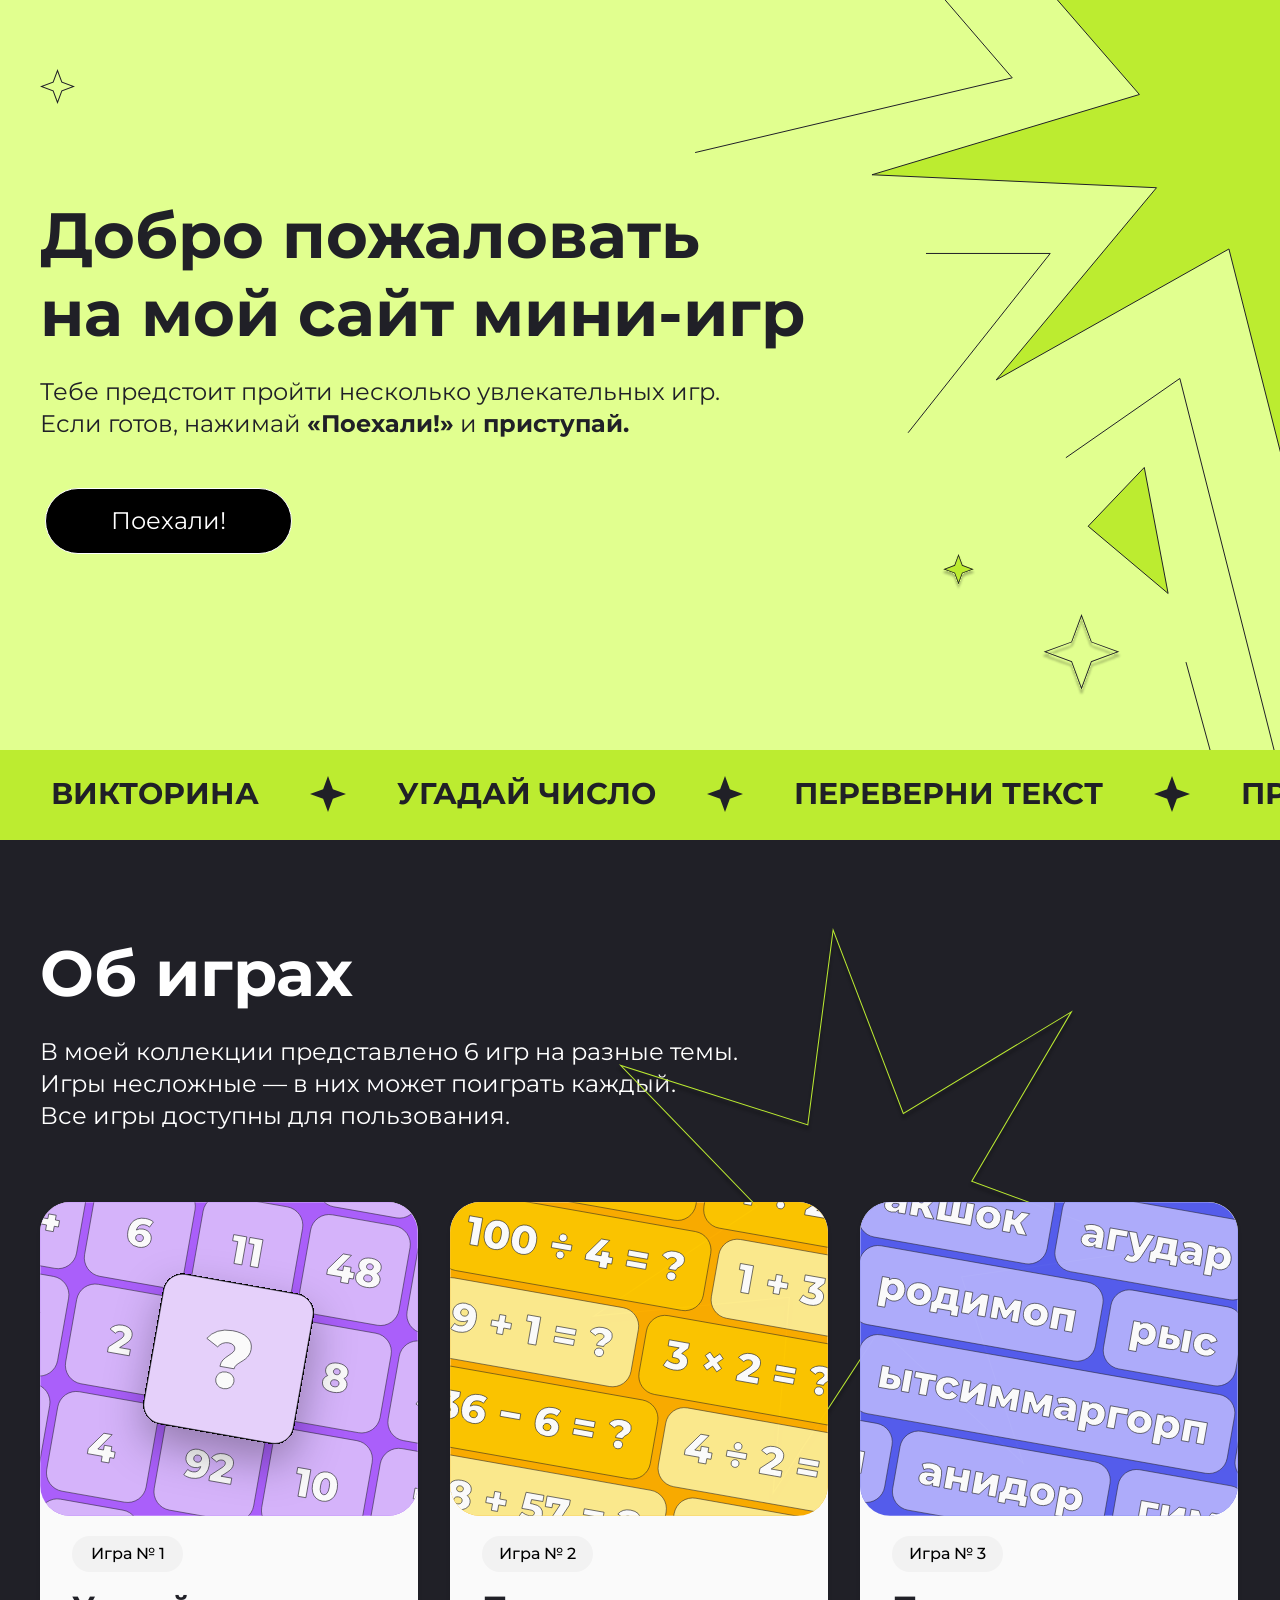
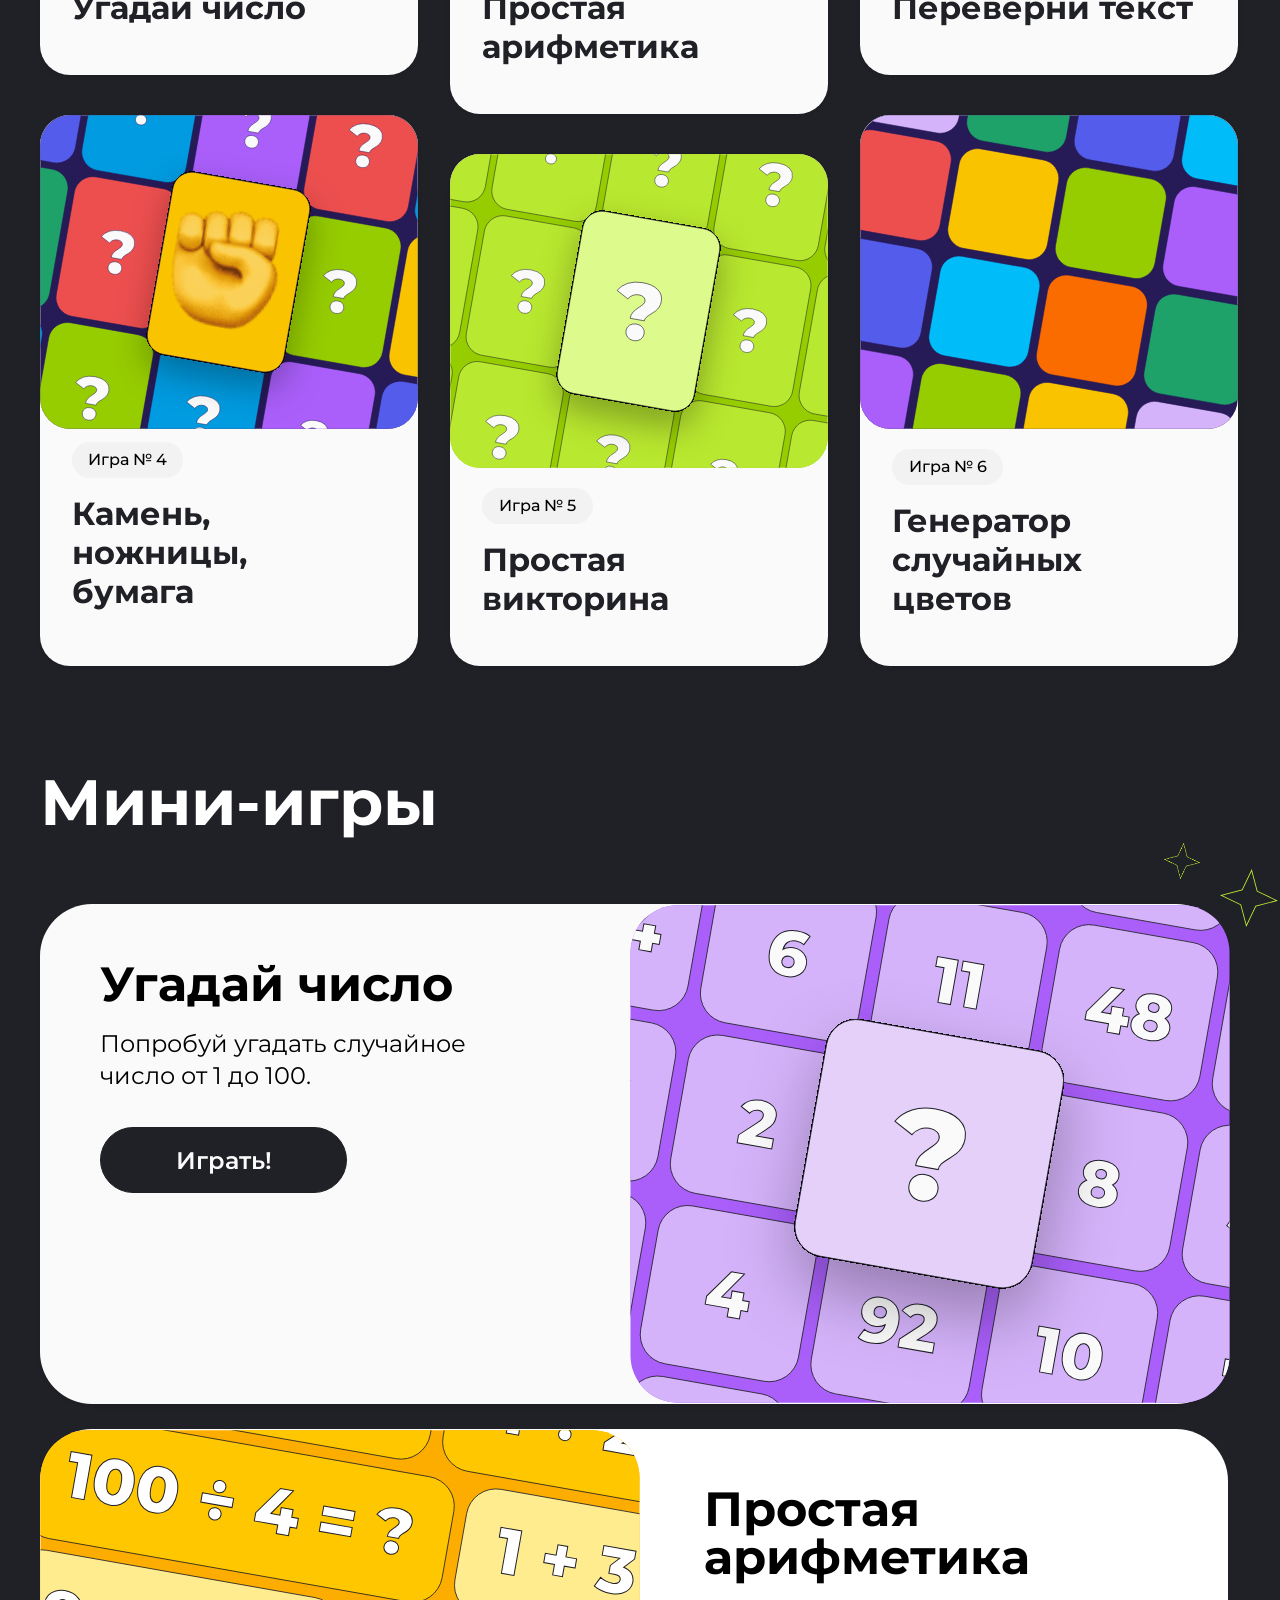
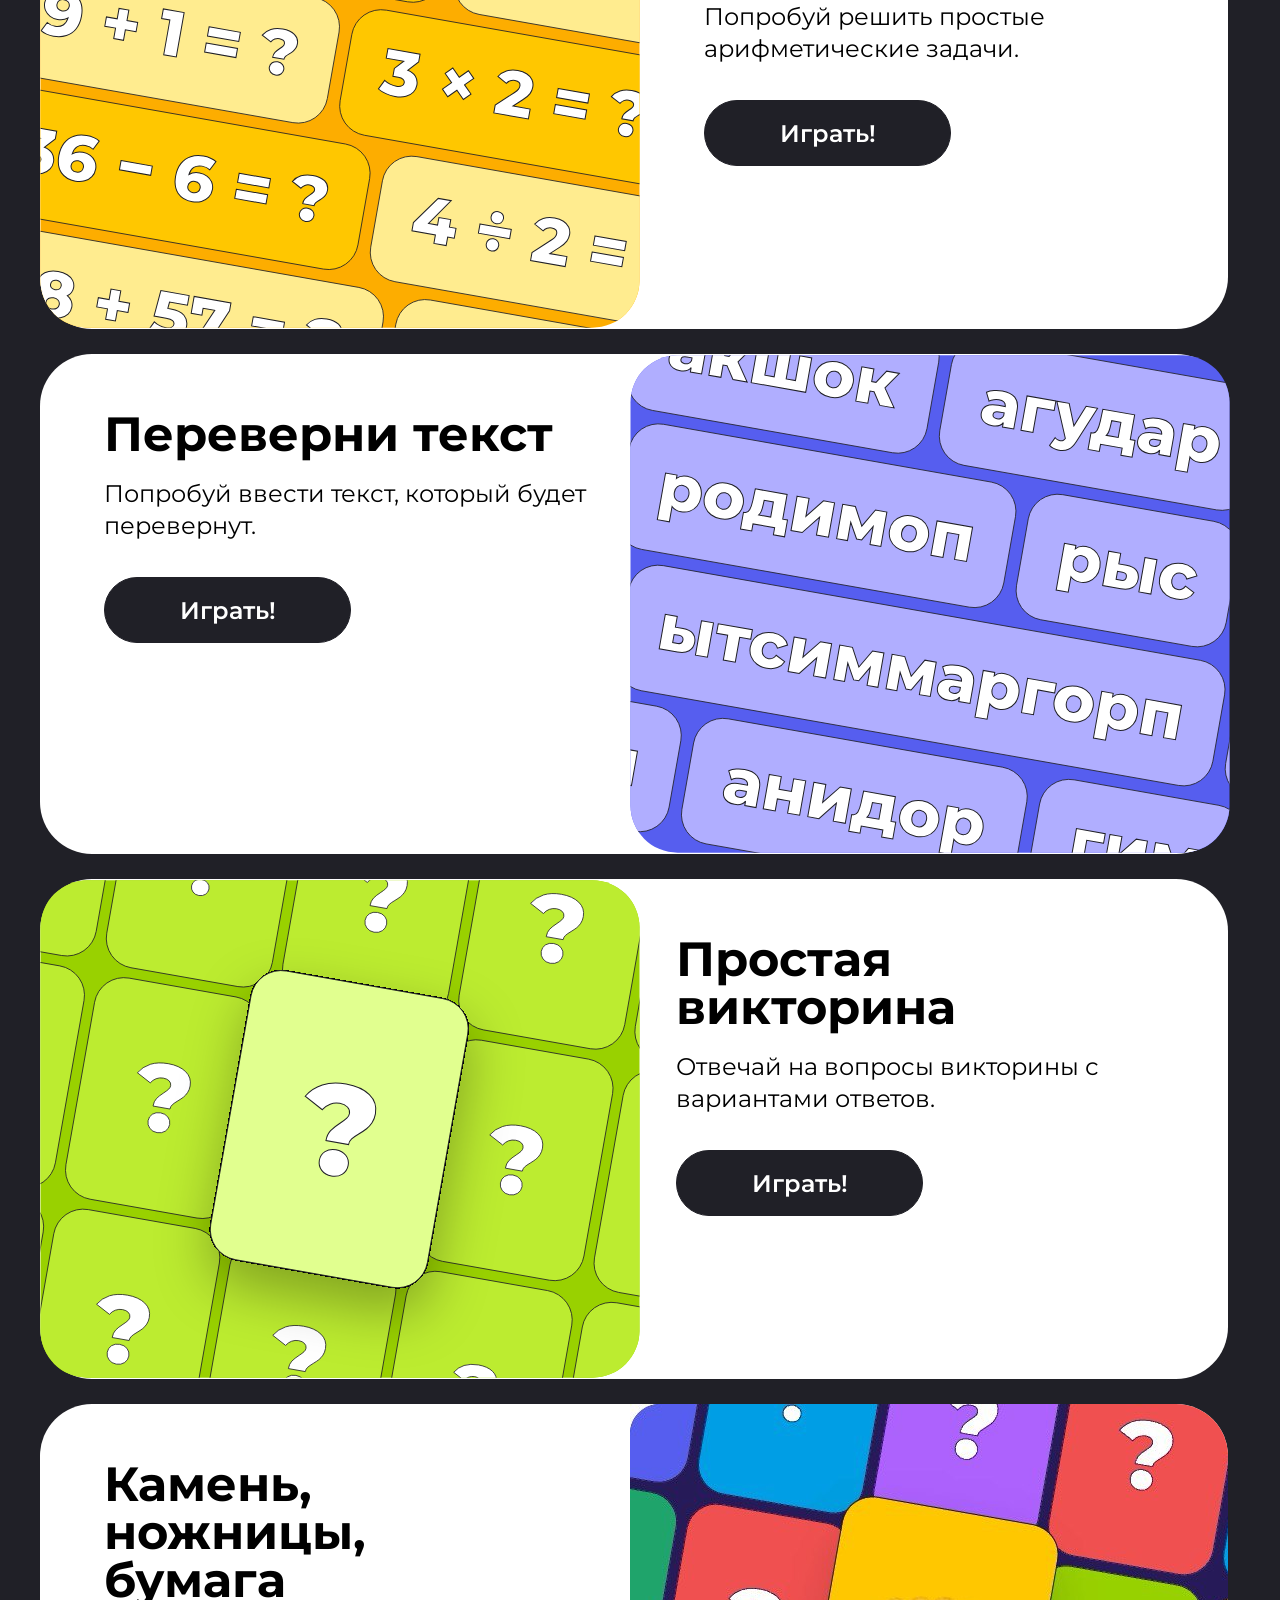
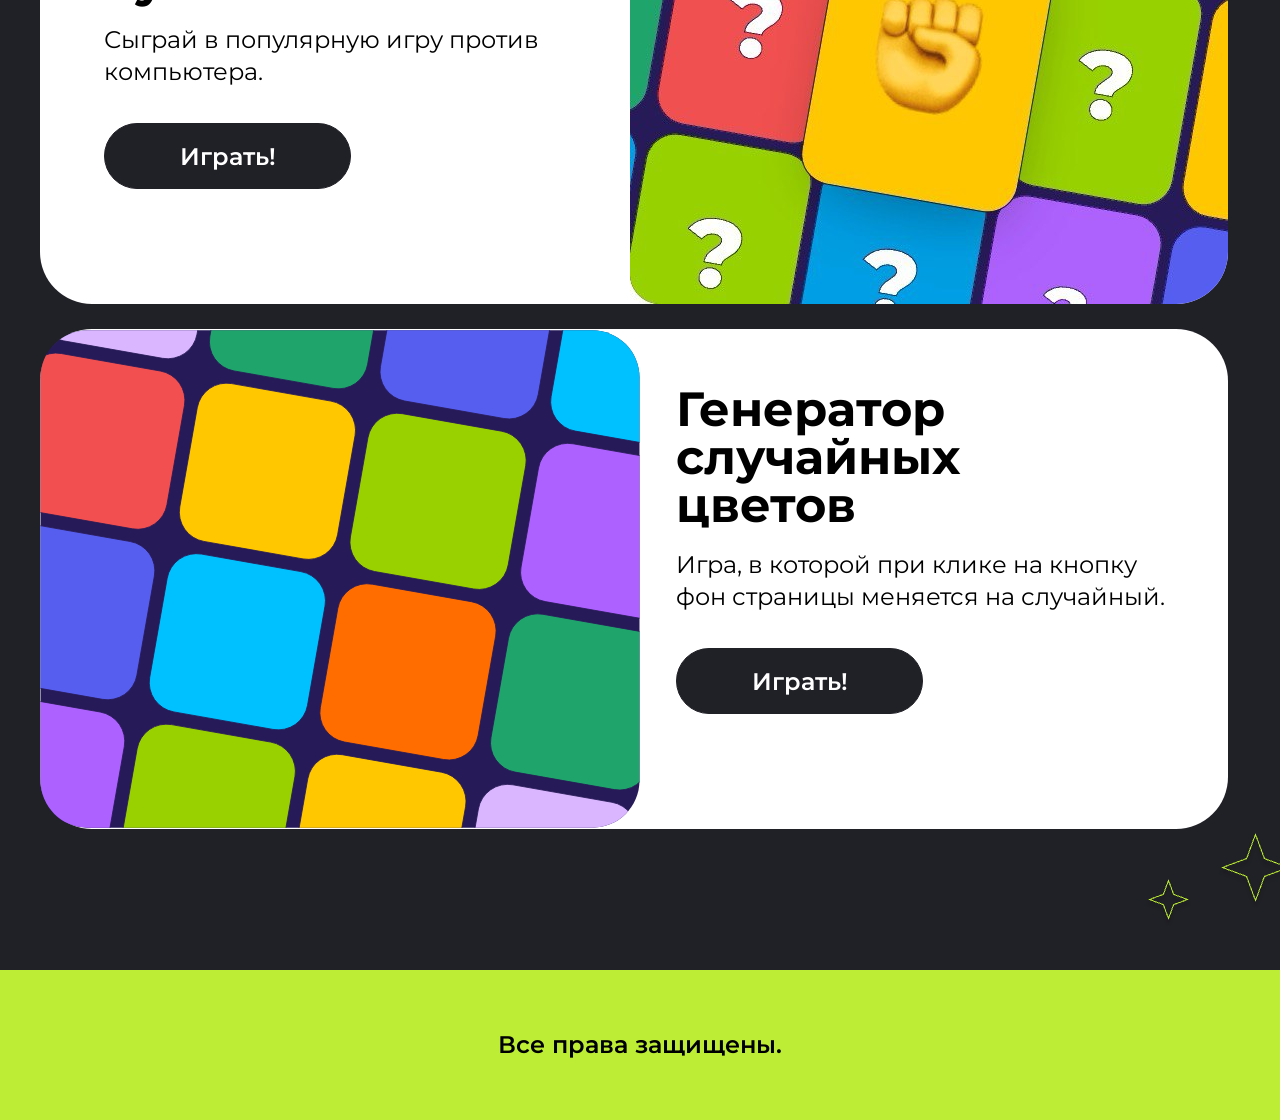
==== commit 85de4e52: "Исправила отступы" ====
--- a/index.html
+++ b/index.html
@@ -22,7 +22,7 @@
          <a class="header-star"><img class="star__lower_left" src="img/star2.svg" alt="star2"></a>
          </div>
          <h1 class="header__text_big">Добро пожаловать <br/>на мой сайт мини-игр</h1>
-         <p class="header__text_little">Тебе предстоит пройти несколько увлекательных игр. <br/>Если готов, нажимай  <b>«Поехали!»</b>и <b>приступай</b> </p>
+         <p class="header__text_little">Тебе предстоит пройти несколько увлекательных игр. <br/>Если готов, нажимай <b>«Поехали!»</b> и <b>приступай.</b> </p>
          <a href="#game"> 
          <button class="header-button" > Поехали! </button>
          </a>
@@ -39,7 +39,7 @@
             <img class="header-tape__game" src="img/Star.svg" alt="Иконка звезды">
             <a class="header-tape__item">ПРОСТАЯ АРИФМЕТИКА</a>
             <img class="header-tape__game" src="img/Star.svg" alt="Иконка звезды">
-            <a class="header-tape__item">КАМЕНЬ,НОЖНИЦЫ,БУМАГА</a>
+            <a class="header-tape__item">КАМЕНЬ, НОЖНИЦЫ, БУМАГА</a>
             <img class="header-tape__game" src="img/Star.svg" alt="Иконка звезды">
             <a class="header-tape__item">ГЕНЕРАТОР СЛУЧАЙНЫХ ЦВЕТОВ</a>
             <img class="header-tape__game" src="img/Star.svg" alt="Иконка звезды">
@@ -59,7 +59,7 @@
       </section>
       <section class="module__game center" id="game">
          <div class="module__game_cart">
-            <h2 class="module__game_title" >Об игре</h2>
+            <h2 class="module__game_title" >Об играх</h2>
             <p class="modile__description_game" >В моей коллекции представлено 6 игр на разные темы.<br/> Игры несложные — в них может поиграть каждый.<br/>
                Все игры доступны для пользования.
             </p>
@@ -151,8 +151,8 @@
          <article class="product-game_vectoring" id="igra5">
             <a class="product-game__picture" href="#"><img class="game-img2" src="img/k5.svg" alt="star2"></a>
             <div class="product-game__vectorihg">
-               <h4 class="product-game__title"><b>Викторина</b></h4>
-               <p class="product-game__description">Отвечай на вопросы векторины с вариантами ответов.</p>
+               <h4 class="product-game__title"><b>Простая <br>викторина</b></h4>
+               <p class="product-game__description">Отвечай на вопросы викторины с вариантами ответов.</p>
                <button onclick="startQuiz();"  class="button-play">Играть!</button>
             </div>
          </article>
--- a/style.css
+++ b/style.css
@@ -18,7 +18,7 @@
 }
 
 .header {
-  background-color: rgb(225, 255, 143);
+  background-color: #e1ff8f;
   height: 900px;
   background-repeat: no-repeat;
   background-image: url(img/Group1.svg);
@@ -27,7 +27,7 @@
 }
 
 .header__text_big {
-  color: rgb(32, 32, 39);
+  color: #202027;
   font-family: Montserrat;
   font-size: 64px;
   font-weight: 700;
@@ -36,7 +36,7 @@
 }
 
 .header__text_little {
-  color: rgb(32, 32, 39);
+  color: #202027;
   font-family: Montserrat;
   font-size: 24px;
   font-weight: 400;
@@ -46,10 +46,11 @@
 
 .header-button {
   display: table;
-  background: rgb(0, 0, 0);
+  background: black;
   text-align: center;
   border: 1px solid #fff;
-  box-sizing: border-box;
+  -webkit-box-sizing: border-box;
+          box-sizing: border-box;
   border-radius: 60px;
   margin-top: 18px;
   height: 66px;
@@ -73,6 +74,8 @@
 
 .star__lower_left {
   position: absolute;
+  display: -webkit-box;
+  display: -ms-flexbox;
   display: flex;
   margin-top: 94px;
   right: 1600px;
@@ -97,13 +100,14 @@
 }
 
 .module__game {
-  background-color: rgb(32, 32, 39);
+  background-color: #202027;
   position: relative;
   height: 1500px;
+  padding-bottom: 30px;
 }
 
 .module__game_title {
-  color: rgb(255, 255, 255);
+  color: white;
   font-family: Montserrat;
   font-size: 64px;
   font-weight: 700;
@@ -113,7 +117,7 @@
 }
 
 .modile__description_game {
-  color: rgb(255, 255, 255);
+  color: white;
   font-family: Montserrat;
   font-size: 24px;
   font-weight: 400;
@@ -127,9 +131,11 @@
   width: 378px;
   border-radius: 30px;
   height: 551px;
-  transform: scale(1);
+  -webkit-transform: scale(1);
+          transform: scale(1);
+  -webkit-transition: ls;
   transition: ls;
-  margin-top: 60px;
+  margin-top: 40px;
 }
 
 .cart__left_upper {
@@ -137,7 +143,9 @@
   width: 378px;
   border-radius: 30px;
   height: 473px;
-  transform: scale(1);
+  -webkit-transform: scale(1);
+          transform: scale(1);
+  -webkit-transition: ls;
   transition: ls;
   margin-top: 30px;
 }
@@ -147,7 +155,9 @@
   width: 378px;
   border-radius: 30px;
   height: 512px;
-  transform: scale(1);
+  -webkit-transform: scale(1);
+          transform: scale(1);
+  -webkit-transition: ls;
   transition: ls;
   margin-top: 30px;
 }
@@ -156,7 +166,9 @@
   background-color: #fff;
   width: 378px;
   border-radius: 30px;
-  transform: scale(1);
+  -webkit-transform: scale(1);
+          transform: scale(1);
+  -webkit-transition: ls;
   transition: ls;
   height: 512px;
   margin-top: 40px;
@@ -167,7 +179,9 @@
   width: 378px;
   border-radius: 30px;
   height: 473px;
-  transform: scale(1);
+  -webkit-transform: scale(1);
+          transform: scale(1);
+  -webkit-transition: ls;
   transition: ls;
   margin-top: 30px;
 }
@@ -178,7 +192,9 @@
   margin-top: 10px;
   border-radius: 30px;
   height: 551px;
-  transform: scale(1);
+  -webkit-transform: scale(1);
+          transform: scale(1);
+  -webkit-transition: ls;
   transition: ls;
   margin-top: 40px;
 }
@@ -189,7 +205,9 @@
   margin-top: 10px;
   border-radius: 30px;
   height: 551px;
-  transform: scale(1.1);
+  -webkit-transform: scale(1.1);
+          transform: scale(1.1);
+  -webkit-transition: ls;
   transition: ls;
   margin-top: 40px;
 }
@@ -199,7 +217,9 @@
   width: 378px;
   border-radius: 30px;
   height: 473px;
-  transform: scale(1.1);
+  -webkit-transform: scale(1.1);
+          transform: scale(1.1);
+  -webkit-transition: ls;
   transition: ls;
   margin-top: 30px;
 }
@@ -208,7 +228,9 @@
   background-color: #fff;
   width: 378px;
   border-radius: 30px;
-  transform: scale(1.1);
+  -webkit-transform: scale(1.1);
+          transform: scale(1.1);
+  -webkit-transition: ls;
   transition: ls;
 }
 
@@ -216,7 +238,9 @@
   background-color: #fff;
   width: 378px;
   border-radius: 30px;
-  transform: scale(1.1);
+  -webkit-transform: scale(1.1);
+          transform: scale(1.1);
+  -webkit-transition: ls;
   transition: ls;
 }
 
@@ -224,7 +248,9 @@
   background-color: #fff;
   width: 378px;
   border-radius: 30px;
-  transform: scale(1.1);
+  -webkit-transform: scale(1.1);
+          transform: scale(1.1);
+  -webkit-transition: ls;
   transition: ls;
 }
 
@@ -232,7 +258,9 @@
   background-color: #fff;
   width: 378px;
   border-radius: 30px;
-  transform: scale(1.1);
+  -webkit-transform: scale(1.1);
+          transform: scale(1.1);
+  -webkit-transition: ls;
   transition: ls;
   height: 512px;
 }
@@ -241,14 +269,16 @@
   background-color: #fff;
   width: 378px;
   border-radius: 30px;
-  transform: scale(1.1);
+  -webkit-transform: scale(1.1);
+          transform: scale(1.1);
+  -webkit-transition: ls;
   transition: ls;
 }
 
 .cart__number {
   margin-left: 32px;
   margin-top: 16px;
-  background: rgb(247, 247, 247);
+  background: #f7f7f7;
   width: 111px;
   height: 36px;
   border-radius: 52.58px;
@@ -261,7 +291,7 @@
 
 .cart__drawing {
   border-radius: 52.58px;
-  color: rgb(32, 32, 39);
+  color: #202027;
   font-size: 16px;
   font-weight: 500;
   line-height: 35px;
@@ -272,7 +302,7 @@
 }
 
 .cart__name {
-  color: rgb(32, 32, 39);
+  color: #202027;
   font-family: Montserrat;
   font-size: 32px;
   font-weight: 700;
@@ -286,13 +316,17 @@
 
 .cart {
   margin-top: 40px;
+  display: -webkit-box;
+  display: -ms-flexbox;
   display: flex;
   gap: 32px;
 }
 
 .module__star_big {
   position: absolute;
-  transform: scale(1);
+  -webkit-transform: scale(1);
+          transform: scale(1);
+  -webkit-transition: ls;
   transition: ls;
   right: 118px;
   top: 88px;
@@ -316,9 +350,10 @@
   font-family: Montserrat;
   font-size: 64px;
   font-weight: 700;
-  line-height: 78.02px;
+  line-height: 100%;
   text-align: left;
-  color: rgb(255, 255, 255);
+  color: white;
+  margin-bottom: 70px;
 }
 
 .button-play {
@@ -334,7 +369,7 @@
   font-weight: 600;
   line-height: 34.01px;
   text-align: center;
-  border: 1px solid rgb(32, 32, 39);
+  border: 1px solid #202027;
   margin-top: 25px;
 }
 
@@ -349,7 +384,7 @@
 }
 
 .product-game_number {
-  background: rgb(255, 255, 255);
+  background: white;
   width: 1188px;
   height: 500px;
   border-radius: 52px;
@@ -357,7 +392,7 @@
 }
 
 .product-game_arithmetic {
-  background: rgb(255, 255, 255);
+  background: white;
   width: 1188px;
   height: 500px;
   border-radius: 52px;
@@ -365,7 +400,7 @@
 }
 
 .product-game_text {
-  background: rgb(255, 255, 255);
+  background: white;
   width: 1188px;
   height: 500px;
   border-radius: 52px;
@@ -373,7 +408,7 @@
 }
 
 .product-game_vectoring {
-  background: rgb(255, 255, 255);
+  background: white;
   width: 1188px;
   height: 500px;
   border-radius: 52px;
@@ -381,7 +416,7 @@
 }
 
 .product-game_stone {
-  background: rgb(255, 255, 255);
+  background: white;
   width: 1188px;
   height: 500px;
   border-radius: 52px;
@@ -390,7 +425,7 @@
 }
 
 .product-game_generator {
-  background: rgb(255, 255, 255);
+  background: white;
   width: 1188px;
   height: 500px;
   border-radius: 52px;
@@ -411,7 +446,7 @@
 
 .product {
   height: 3400px;
-  background-color: rgb(32, 32, 39);
+  background-color: #202027;
   position: relative;
 }
 
@@ -419,7 +454,7 @@
   margin-top: -448px;
   width: 399px;
   height: 228px;
-  margin-left: 82px;
+  margin-left: 60px;
 }
 
 .product-game__arithmetic {
@@ -461,8 +496,9 @@
   margin-bottom: 20px;
   font-family: Montserrat;
   font-size: 48px;
+  font-style: bold;
   font-weight: 700;
-  line-height: 58.51px;
+  line-height: 100%;
   text-align: left;
 }
 
@@ -524,7 +560,7 @@
 }
 
 .footer__description {
-  color: rgb(0, 0, 0);
+  color: black;
   font-family: Montserrat;
   font-size: 24px;
   font-weight: 600;
@@ -549,7 +585,7 @@
 .cart__numbera {
   margin-left: 32px;
   margin-top: -146px;
-  background: rgb(247, 247, 247);
+  background: #f7f7f7;
   width: 111px;
   height: 36px;
   border-radius: 52.58px;
@@ -563,11 +599,11 @@
 .header1-tape {
   position: relative;
   height: 90px;
-  background: rgb(188, 236, 48);
+  background: #bcec30;
 }
 
 .header-tape__item {
-  color: rgb(32, 32, 39);
+  color: #202027;
   font-family: Montserrat;
   font-size: 30px;
   font-weight: 700;
@@ -578,33 +614,45 @@
   width: 36px;
   height: 36px;
   padding-left: 51px;
-  padding-top: 15px;
 }
 
 .header-game {
+  display: -webkit-box;
+  display: -ms-flexbox;
   display: flex;
-  padding-top: 10px;
+  padding-top: 25px;
+  padding-bottom: 25px;
   white-space: nowrap;
+  -webkit-box-align: center;
+      -ms-flex-align: center;
+          align-items: center;
 }
 
 #tape {
-  white-space: nowrap; /* Запрещаем перенос строк */
-  position: absolute; /* Абсолютное позиционирование */
+  white-space: nowrap;
+  /* Запрещаем перенос строк */
+  position: absolute;
+  /* Абсолютное позиционирование */
 }
 
 #tape span {
-  margin-right: 40px; /* Отступ между элементами */
-  font-size: 20px; /* Размер текста */
+  margin-right: 40px;
+  /* Отступ между элементами */
+  font-size: 20px;
+  /* Размер текста */
 }
 
 .header1-tape {
-  padding-bottom: 20px; /* "задвигаем" scrollbar за границы */
-  margin-bottom: -20px; /* компенсируем padding */
+  padding-bottom: 20px;
+  /* "задвигаем" scrollbar за границы */
+  margin-bottom: -20px;
+  /* компенсируем padding */
   overflow-y: hidden;
 }
 
 .header-game {
-  animation: scroll 41s linear infinite;
+  -webkit-animation: scroll 41s linear infinite;
+          animation: scroll 41s linear infinite;
 }
 
 .header-tape {
@@ -617,23 +665,33 @@
 }
 
 .header-button {
+  -webkit-transition: background-color 0.2s ease, -webkit-transform 0.2s ease, -webkit-box-shadow 0.2s ease;
+  transition: background-color 0.2s ease, -webkit-transform 0.2s ease, -webkit-box-shadow 0.2s ease;
   transition: background-color 0.2s ease, transform 0.2s ease, box-shadow 0.2s ease;
+  transition: background-color 0.2s ease, transform 0.2s ease, box-shadow 0.2s ease, -webkit-transform 0.2s ease, -webkit-box-shadow 0.2s ease;
 }
 
 .header-button:hover {
   background-color: #fff;
-  transform: translateY(-1px);
-  box-shadow: 0 4px 8px rgba(0, 0, 0, 0.2);
+  -webkit-transform: translateY(-1px);
+          transform: translateY(-1px);
+  -webkit-box-shadow: 0 4px 8px rgba(0, 0, 0, 0.2);
+          box-shadow: 0 4px 8px rgba(0, 0, 0, 0.2);
 }
 
 .button-play {
+  -webkit-transition: background-color 0.2s ease, -webkit-transform 0.2s ease, -webkit-box-shadow 0.2s ease;
+  transition: background-color 0.2s ease, -webkit-transform 0.2s ease, -webkit-box-shadow 0.2s ease;
   transition: background-color 0.2s ease, transform 0.2s ease, box-shadow 0.2s ease;
+  transition: background-color 0.2s ease, transform 0.2s ease, box-shadow 0.2s ease, -webkit-transform 0.2s ease, -webkit-box-shadow 0.2s ease;
 }
 
 .button-play:hover {
   background-color: #fff;
-  transform: translateY(-1px);
-  box-shadow: 0 4px 8px rgba(0, 0, 0, 0.2);
+  -webkit-transform: translateY(-1px);
+          transform: translateY(-1px);
+  -webkit-box-shadow: 0 4px 8px rgba(0, 0, 0, 0.2);
+          box-shadow: 0 4px 8px rgba(0, 0, 0, 0.2);
 }
 
 /* Базовые стили для всех карточек */
@@ -641,9 +699,12 @@
 .cart__center_upper, .cart__center_lower,
 .cart__right_upper, .cart__right_lower,
 .product-game {
+  -webkit-transition: all 0.4s cubic-bezier(0.25, 0.46, 0.45, 0.94);
   transition: all 0.4s cubic-bezier(0.25, 0.46, 0.45, 0.94);
-  transform: translateY(0) scale(1);
-  box-shadow: 0 2px 5px rgba(0, 0, 0, 0.1);
+  -webkit-transform: translateY(0) scale(1);
+          transform: translateY(0) scale(1);
+  -webkit-box-shadow: 0 2px 5px rgba(0, 0, 0, 0.1);
+          box-shadow: 0 2px 5px rgba(0, 0, 0, 0.1);
   opacity: 0.98;
 }
 
@@ -651,40 +712,58 @@
 .cart__left_upper:hover, .cart__left_lower:hover,
 .cart__center_upper:hover, .cart__center_lower:hover,
 .cart__right_upper:hover, .cart__right_lower:hover {
-  transform: translateY(-8px) scale(1.03);
-  box-shadow: 0 12px 24px rgba(0, 0, 0, 0.15);
+  -webkit-transform: translateY(-8px) scale(1.03);
+          transform: translateY(-8px) scale(1.03);
+  -webkit-box-shadow: 0 12px 24px rgba(0, 0, 0, 0.15);
+          box-shadow: 0 12px 24px rgba(0, 0, 0, 0.15);
   opacity: 1;
+}
+
+@-webkit-keyframes scroll {
+  0% {
+    -webkit-transform: translateX(0);
+            transform: translateX(0);
+  }
+  100% {
+    -webkit-transform: translateX(-100%);
+            transform: translateX(-100%);
+  }
 }
 
 @keyframes scroll {
   0% {
-    transform: translate(0);
-  }
-  0% {
-    transform: translate(-100%);
-  }
-}
+    -webkit-transform: translateX(0);
+            transform: translateX(0);
+  }
+  100% {
+    -webkit-transform: translateX(-100%);
+            transform: translateX(-100%);
+  }
+}
+
 @media (max-width: 1024px) {
   .center {
     padding-left: calc(50% - 393px);
     padding-right: calc(50% - 393px);
   }
 }
+
 @media (max-width: 1024px) and (min-width: 768px) and (max-width: 833px) {
   .center {
     padding-left: 24px;
     padding-right: 24px;
   }
 }
+
 @media (max-width: 1024px) {
   .multi-bg-example {
     background-image: url(img/Vector1.svg);
-    background-color: rgb(225, 255, 143);
+    background-color: #e1ff8f;
     background-repeat: no-repeat;
     background-position: calc(90% + 150px) calc(2% - 110px);
   }
   .header__text_big {
-    color: rgb(32, 32, 39);
+    color: #202027;
     font-family: Montserrat;
     font-size: 60px;
     line-height: 49px;
@@ -692,10 +771,11 @@
   }
   .header-button {
     display: table;
-    background: rgb(0, 0, 0);
+    background: black;
     text-align: center;
     border: 1px solid #fff;
-    box-sizing: border-box;
+    -webkit-box-sizing: border-box;
+            box-sizing: border-box;
     border-radius: 60px;
     margin-top: 18px;
     height: 66px;
@@ -709,10 +789,11 @@
   }
   .header-button:hover {
     position: static;
-    background: rgb(248, 245, 245);
+    background: #f8f5f5;
     text-align: center;
     border: 1px solid #080808;
-    box-sizing: border-box;
+    -webkit-box-sizing: border-box;
+            box-sizing: border-box;
     border-radius: 60px;
     margin-top: 18px;
     height: 66px;
@@ -725,7 +806,7 @@
     margin-top: 48px;
   }
   .header__text_little {
-    color: rgb(32, 32, 39);
+    color: #202027;
     font-family: Montserrat;
     font-weight: 400;
     text-align: center;
@@ -738,7 +819,7 @@
     color: black;
   }
   .text1 {
-    color: rgb(32, 32, 39);
+    color: #202027;
     font-family: Montserrat;
     font-size: 45px;
     font-weight: 700;
@@ -747,7 +828,7 @@
     text-align: center;
   }
   .block {
-    color: rgb(32, 32, 39);
+    color: #202027;
     font-family: Montserrat;
     font-size: 24px;
     font-weight: 400;
@@ -758,10 +839,11 @@
   .button2 {
     position: absolute;
     font-family: Montserrat;
-    background: rgb(0, 0, 0);
+    background: black;
     text-align: center;
     border: 1px solid #fff;
-    box-sizing: border-box;
+    -webkit-box-sizing: border-box;
+            box-sizing: border-box;
     border-radius: 60px;
     margin-top: 18px;
     height: 55px;
@@ -878,7 +960,7 @@
     height: 182px;
   }
   .product-game__title {
-    color: rgb(32, 32, 39);
+    color: #202027;
     font-family: Montserrat;
     font-size: 32px;
     font-weight: 700;
@@ -889,7 +971,7 @@
     width: 284px;
   }
   .product-game__description {
-    color: rgb(0, 0, 0);
+    color: black;
     font-family: Montserrat;
     font-size: 16px;
     font-weight: 400;
@@ -969,7 +1051,7 @@
   }
   .header {
     background-image: url(img/Vector1.svg);
-    background-color: rgb(225, 255, 143);
+    background-color: #e1ff8f;
     background-repeat: no-repeat;
     background-position: calc(95% + 120px) calc(2% - 110px);
   }
@@ -977,6 +1059,7 @@
     height: 3740px;
   }
 }
+
 @media (max-width: 756px) {
   .center {
     padding-left: 16px;
@@ -984,14 +1067,15 @@
   }
   .header-button {
     display: table;
-    background: rgb(0, 0, 0);
+    background: black;
     text-align: center;
     border: 1px solid #fff;
-    box-sizing: border-box;
+    -webkit-box-sizing: border-box;
+            box-sizing: border-box;
     border-radius: 60px;
     margin-top: 18px;
     height: 66px;
-    width: 247px;
+    width: 285px;
     font-size: 16px;
     font-weight: 400;
     line-height: 50px;
@@ -1004,10 +1088,11 @@
   }
   .header-button:hover {
     position: static;
-    background: rgb(248, 245, 245);
+    background: #f8f5f5;
     text-align: center;
     border: 1px solid #080808;
-    box-sizing: border-box;
+    -webkit-box-sizing: border-box;
+            box-sizing: border-box;
     border-radius: 60px;
     margin-top: 18px;
     height: 66px;
@@ -1023,24 +1108,26 @@
   }
   .star__lower_left {
     position: absolute;
+    display: -webkit-box;
+    display: -ms-flexbox;
     display: flex;
     margin-top: 94px;
   }
   .header {
     background-image: url(img/Vector1.svg);
-    background-color: rgb(225, 255, 143);
+    background-color: #e1ff8f;
     background-repeat: no-repeat;
     background-position: calc(90% + 120px) calc(2% - 110px);
   }
   .header__text_big {
-    color: rgb(32, 32, 39);
+    color: #202027;
     font-family: Montserrat;
     font-size: 40px;
     line-height: 49px;
     text-align: center;
   }
   .header__text_little {
-    color: rgb(32, 32, 39);
+    color: #202027;
     font-family: Montserrat;
     font-size: 16px;
     font-weight: 400;
@@ -1083,34 +1170,43 @@
     margin-top: 175px;
   }
   .product__title {
-    color: rgb(255, 255, 255);
+    color: white;
     font-family: Montserrat;
     font-size: 40px;
     line-height: 49px;
     letter-spacing: 0px;
     text-align: left;
     padding-top: 50px;
+    padding-left: 25px;
   }
   .module__game {
     display: none;
   }
   .product {
     height: 3740px;
+    padding-bottom: 50px;
   }
   .product__game {
+    display: -webkit-box;
+    display: -ms-flexbox;
     display: flex;
-    flex-direction: column;
-    align-items: center;
+    -webkit-box-orient: vertical;
+    -webkit-box-direction: normal;
+        -ms-flex-direction: column;
+            flex-direction: column;
+    -webkit-box-align: center;
+        -ms-flex-align: center;
+            align-items: center;
   }
   .product-game_number {
     background-color: #fff;
-    width: 343px;
+    width: 340px;
     border-radius: 28px;
     height: 527px;
   }
   .product-game_arithmetic {
     background-color: #fff;
-    width: 343px;
+    width: 340px;
     border-radius: 28px;
     height: 561px;
   }
@@ -1121,25 +1217,25 @@
   }
   .product-game_text {
     background-color: #fff;
-    width: 343px;
+    width: 340px;
     border-radius: 28px;
     height: 566px;
   }
   .product-game_vectoring {
     background-color: #fff;
-    width: 343px;
+    width: 340px;
     border-radius: 28px;
-    height: 528px;
+    height: 568px;
   }
   .product-game_stone {
     background-color: #fff;
-    width: 343px;
+    width: 340px;
     border-radius: 28px;
     height: 606px;
   }
   .product-game_generator {
     background-color: #fff;
-    width: 343px;
+    width: 340px;
     border-radius: 28px;
     height: 626px;
   }
@@ -1174,8 +1270,8 @@
   .product-game__vectorihg {
     margin-left: 40px;
     margin-top: 29px;
-    width: 284px;
-    height: 182px;
+    width: 340px;
+    height: 568px;
   }
   .product-game__stone {
     margin-left: 40px;
@@ -1190,7 +1286,7 @@
     height: 182px;
   }
   .product-game__title {
-    color: rgb(32, 32, 39);
+    color: #202027;
     font-family: Montserrat;
     font-size: 32px;
     font-weight: 700;
@@ -1201,7 +1297,7 @@
     width: 284px;
   }
   .product-game__description {
-    color: rgb(0, 0, 0);
+    color: black;
     font-family: Montserrat;
     font-size: 16px;
     font-weight: 400;
@@ -1244,8 +1340,8 @@
     font-family: Montserrat;
     line-height: 34.01px;
     text-align: center;
-    border: 1px solid rgb(32, 32, 39);
-    color: rgb(255, 255, 255);
+    border: 1px solid #202027;
+    color: white;
     font-family: Montserrat;
     font-size: 16px;
     font-weight: 600;
@@ -1253,9 +1349,14 @@
     text-align: center;
     margin-left: -15px;
   }
+  .footer {
+    height: 100px;
+  }
   .footer__description {
-    position: absolute;
     height: 20px;
     left: 93px;
-  }
-}/*# sourceMappingURL=style.css.map */+    padding-top: 35px;
+    font-size: 16px;
+  }
+}
+/*# sourceMappingURL=style.css.map */
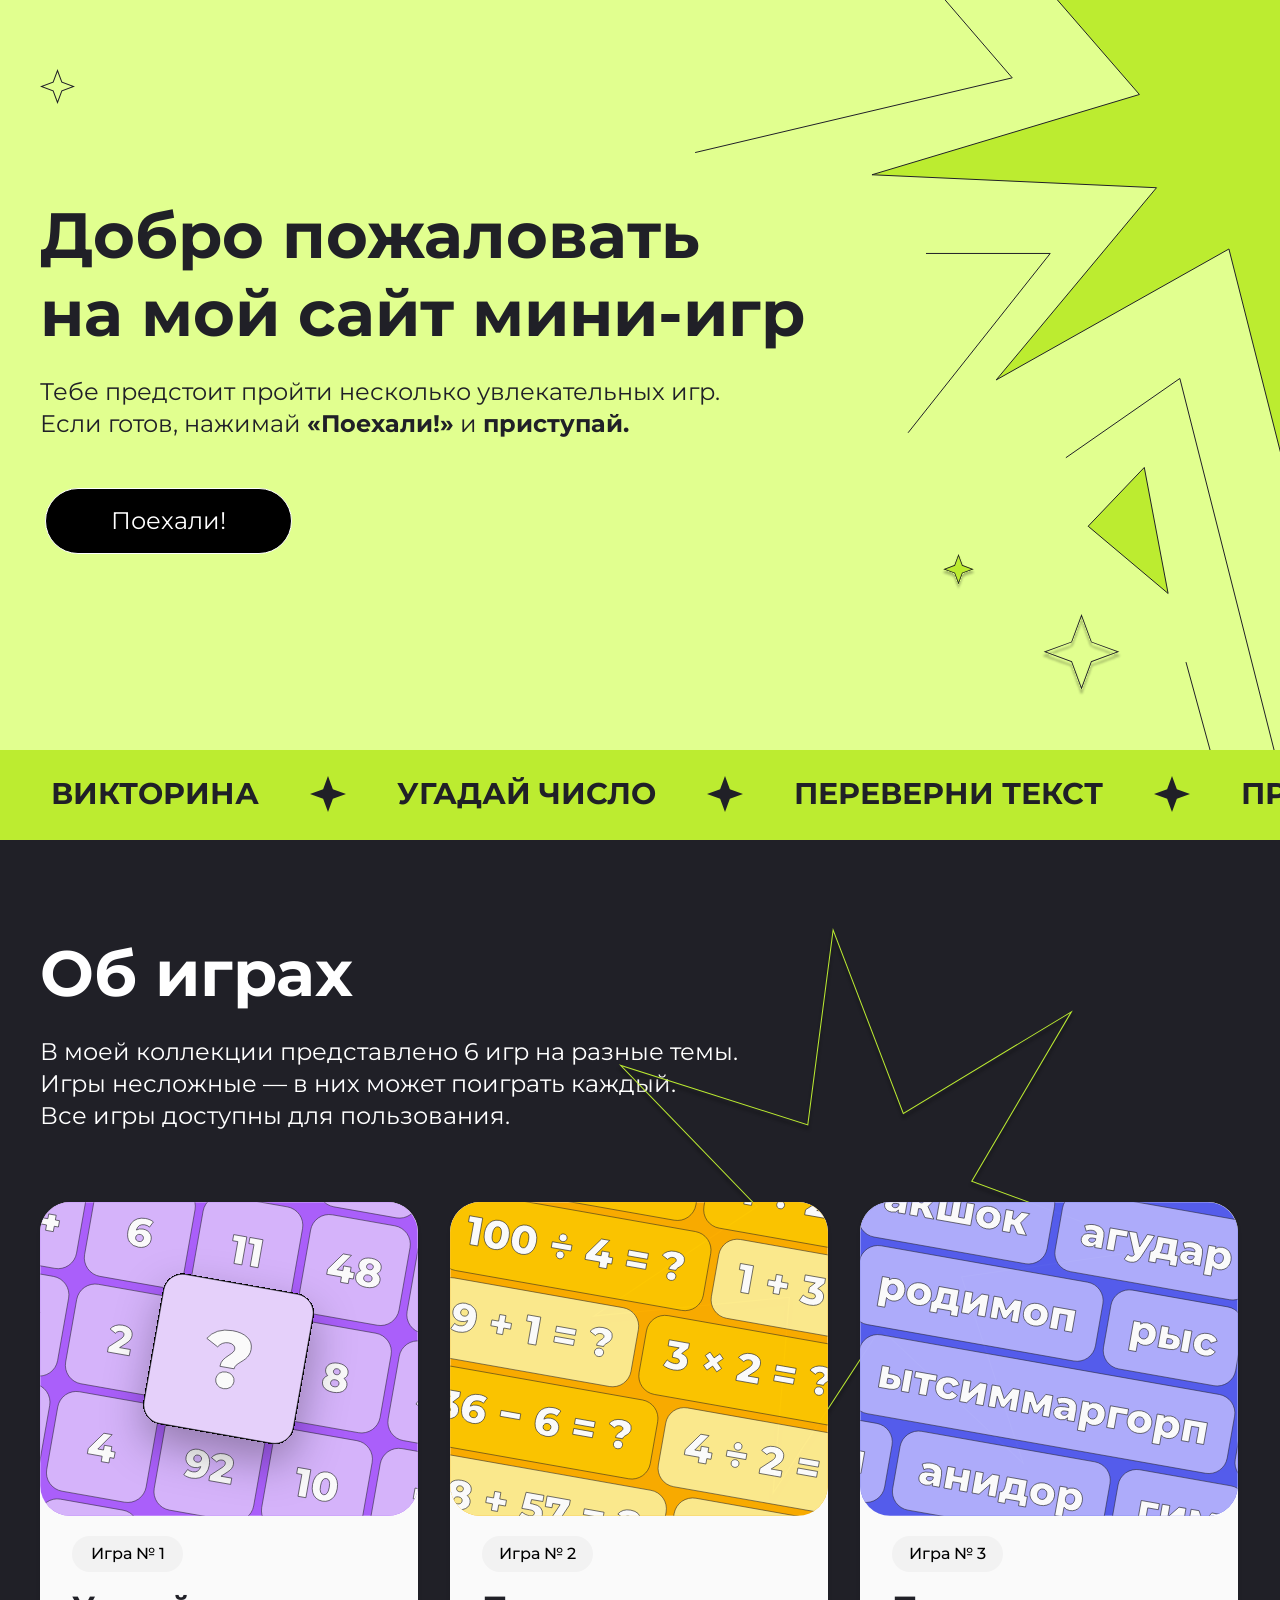
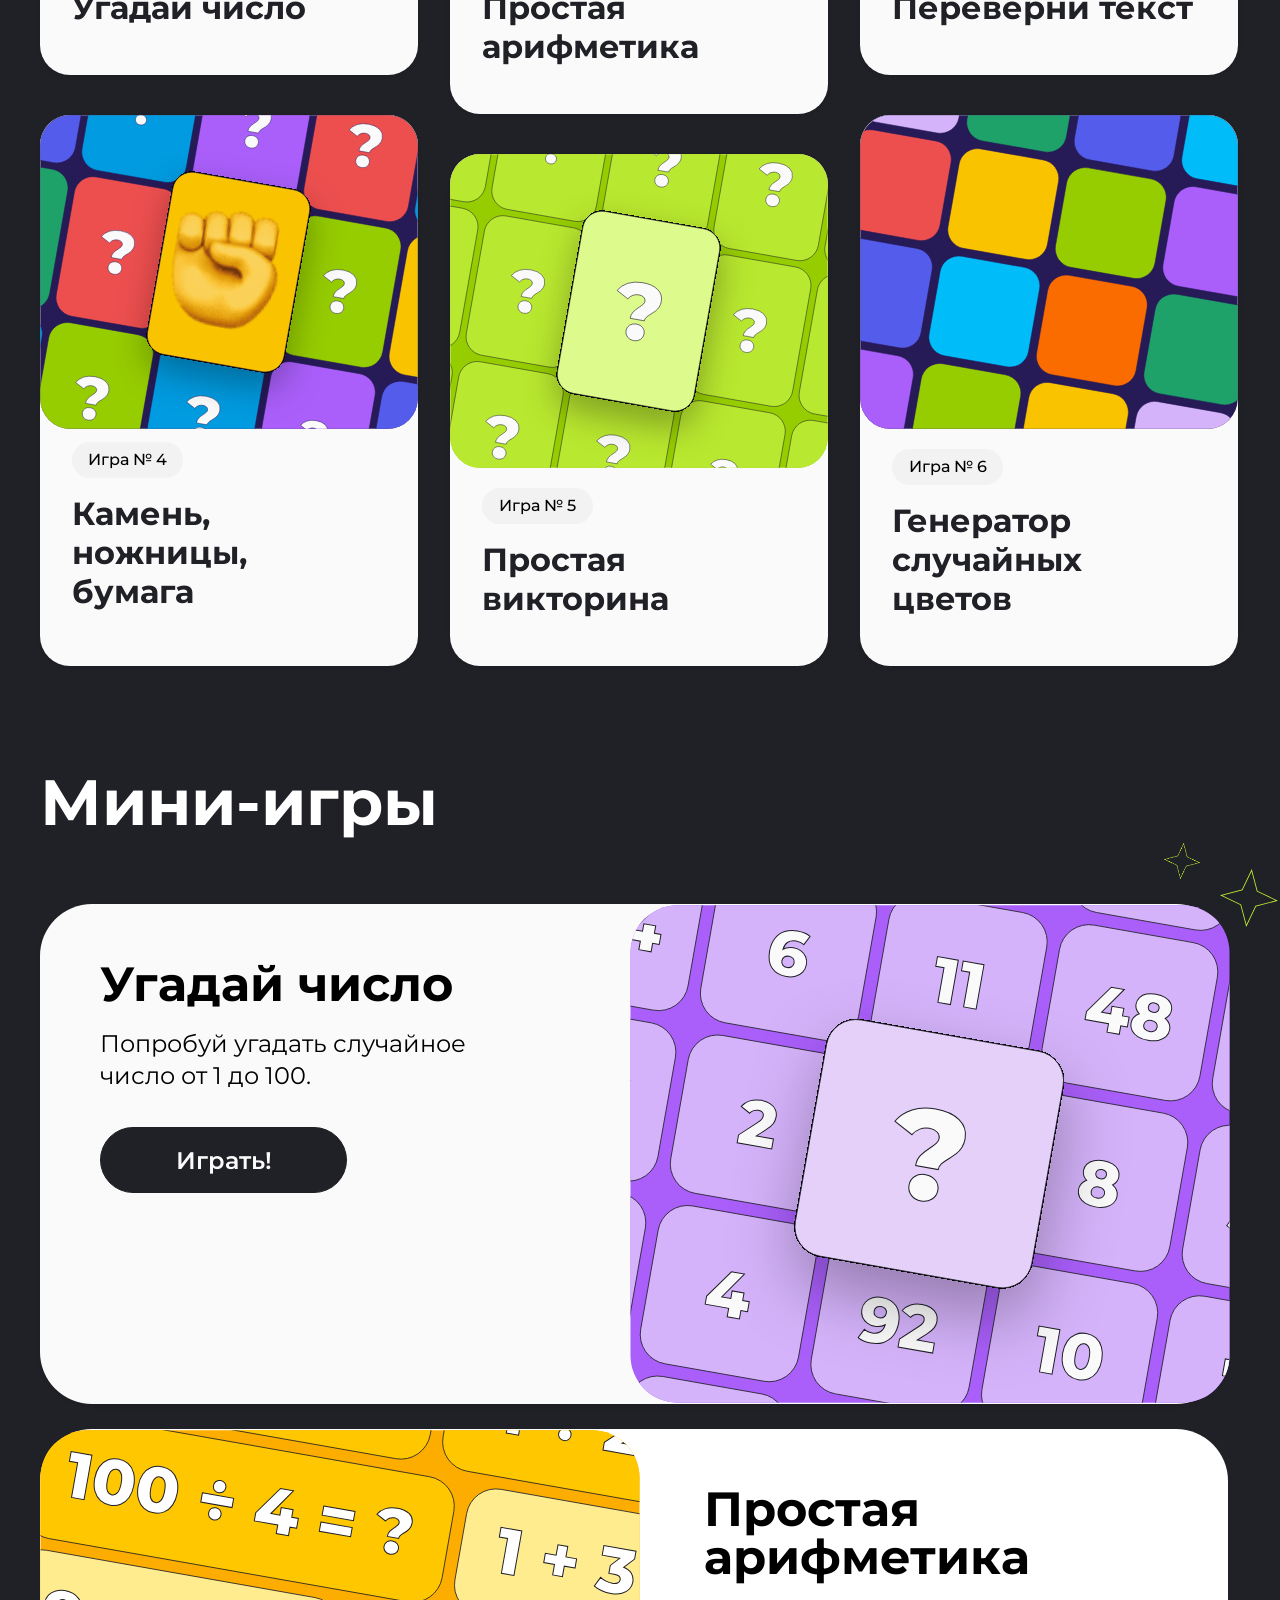
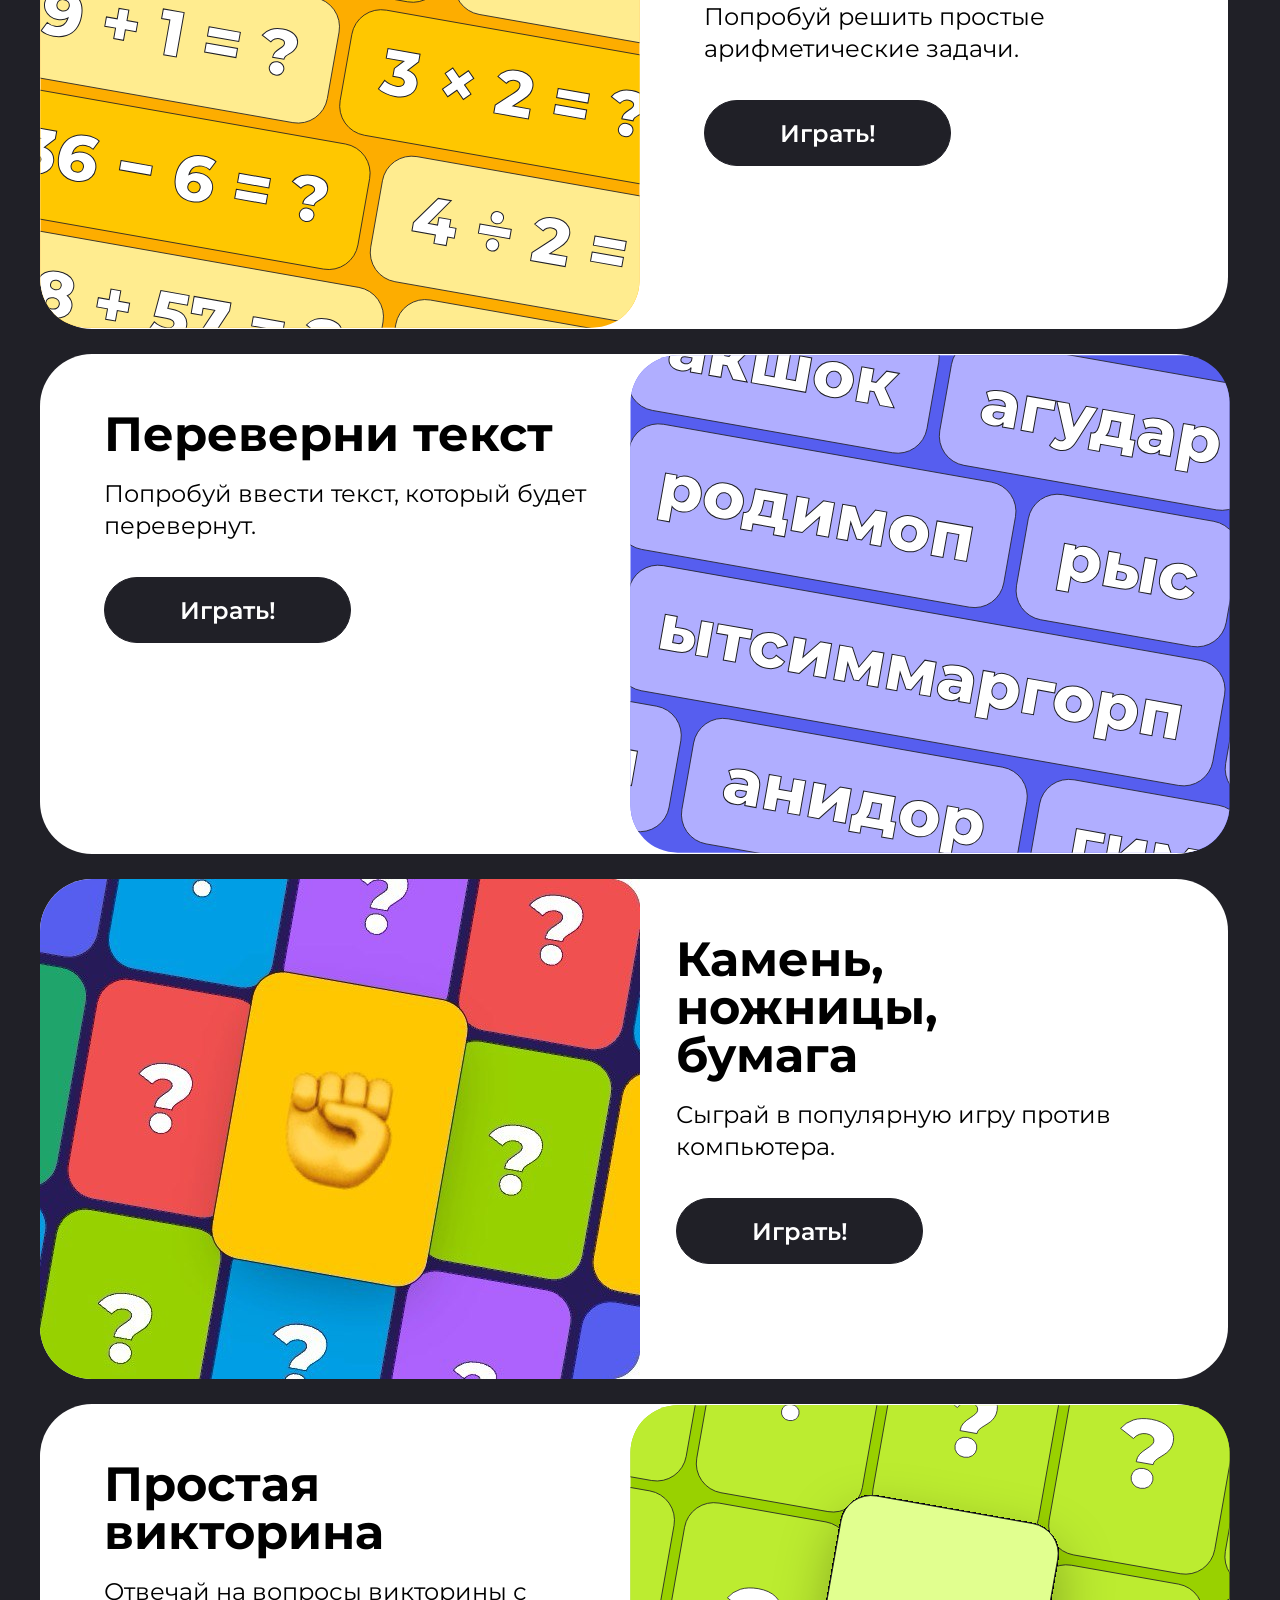
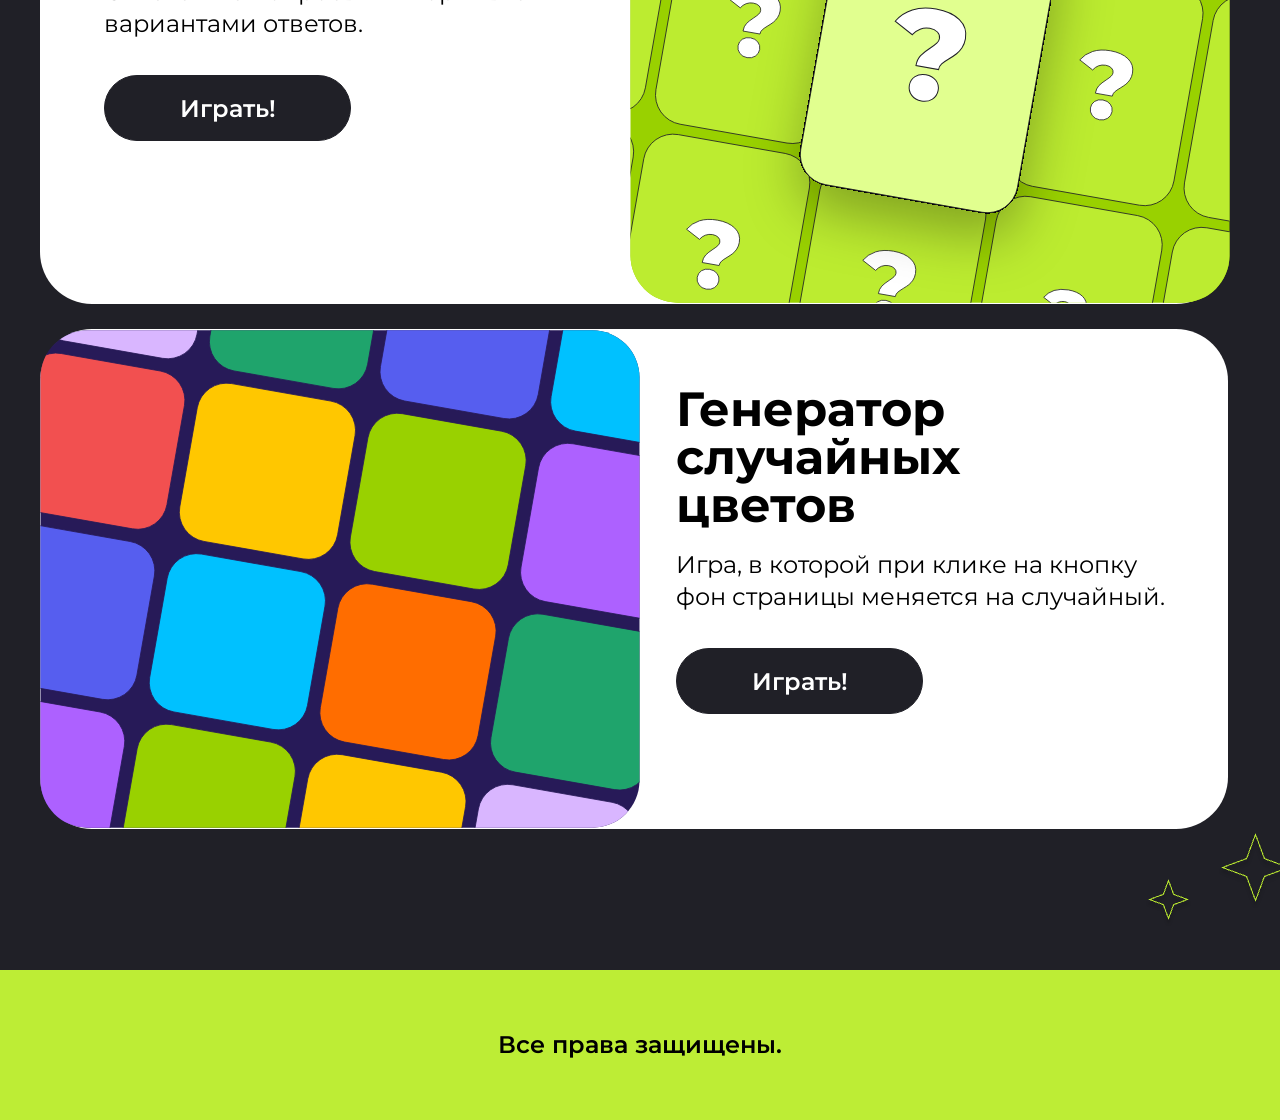
==== commit 64f9e0f3: "Мелкие правки ошибок" ====
--- a/index.html
+++ b/index.html
@@ -119,7 +119,7 @@
             </div>
          </div>
       </section>
-      <section class="product center"id="game-6" >
+      <section class="product center" id="game-6" >
          <h3 class="product__title">Мини-игры</h3>
          <img class="product__star_big" src="img/star21.svg" alt="star2">
          <img class="product__star_little" src="img/Starb2.png" alt="star2">
@@ -148,20 +148,20 @@
                <button onclick="playReverseGame();" class="button-play">Играть!</button>
             </div>
          </article>
-         <article class="product-game_vectoring" id="igra5">
-            <a class="product-game__picture" href="#"><img class="game-img2" src="img/k5.svg" alt="star2"></a>
+         <article class="product-game_stone" id="igra5">
+            <a class="product-game__picture" href="#"><img class="game-img2" src="img/k5.jpg" alt="star2"></a>
+            <div class="product-game__stone">
+               <h4 class="product-game__title"><b>Камень,<br>ножницы,<br> бумага</b></h4>
+               <p class="product-game__description">Сыграй в популярную игру против компьютера.</p>
+               <button onclick="playGame();"  class="button-play">Играть!</button>
+            </div>
+         </article>
+         <article class="product-game_vectoring" id="igra4">
+            <a class="product-game__picture" href="#"><img class="game-img1" src="img/k5.svg" alt="star2"></a>
             <div class="product-game__vectorihg">
                <h4 class="product-game__title"><b>Простая <br>викторина</b></h4>
                <p class="product-game__description">Отвечай на вопросы викторины с вариантами ответов.</p>
                <button onclick="startQuiz();"  class="button-play">Играть!</button>
-            </div>
-         </article>
-         <article class="product-game_stone" id="igra4">
-            <a class="product-game__picture" href="#"><img class="game-img1" src="img/k5.jpg" alt="star2"></a>
-            <div class="product-game__stone">
-               <h4 class="product-game__title"><b>Камень,<br>ножницы,<br> бумага</b></h4>
-               <p class="product-game__description">Сыграй в популярную игру против компьютера.</p>
-               <button onclick="playGame();"  class="button-play">Играть!</button>
             </div>
          </article>
          <article class="product-game_generator" id="igra6">
--- a/style.css
+++ b/style.css
@@ -471,14 +471,14 @@
   margin-left: 64px;
 }
 
-.product-game__vectorihg {
+.product-game__stone {
   margin-top: -448px;
   width: 515px;
   height: 344px;
   margin-left: 636px;
 }
 
-.product-game__stone {
+.product-game__vectorihg {
   margin-top: -448px;
   width: 493px;
   height: 344px;
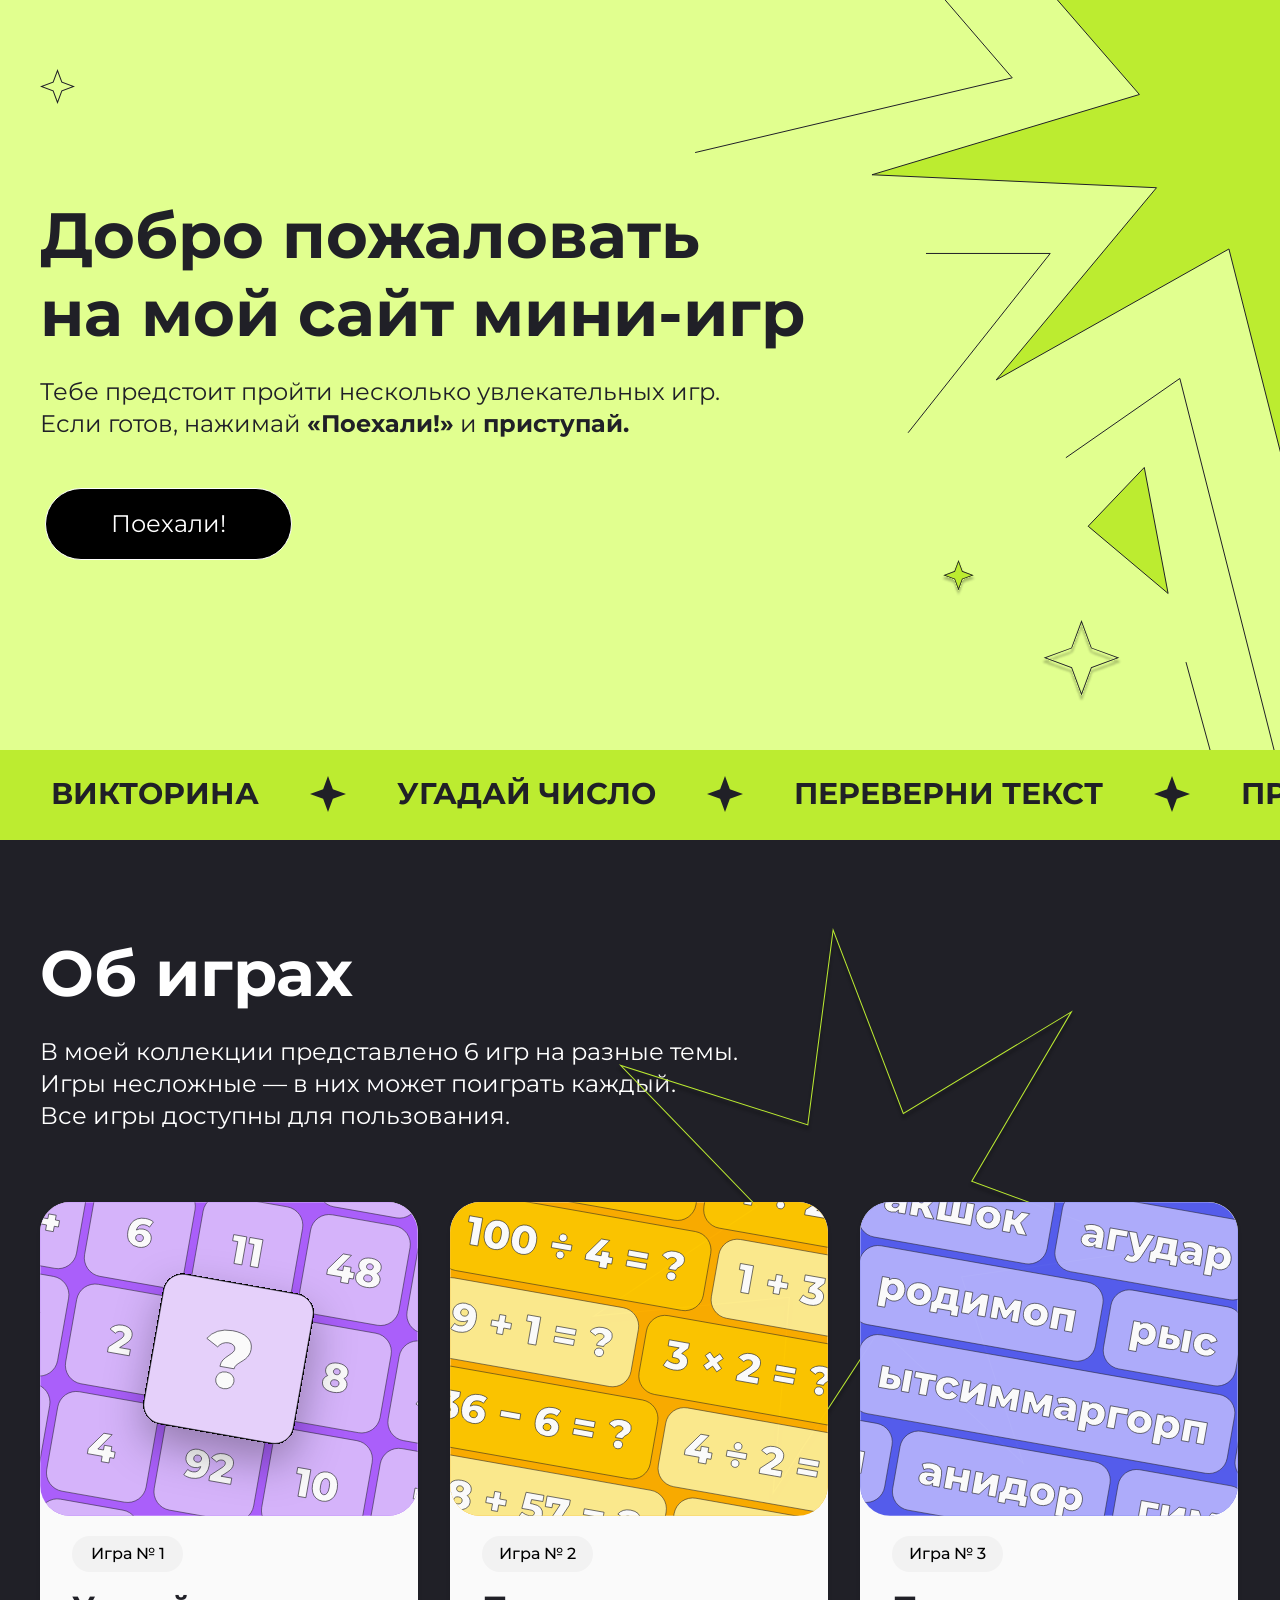
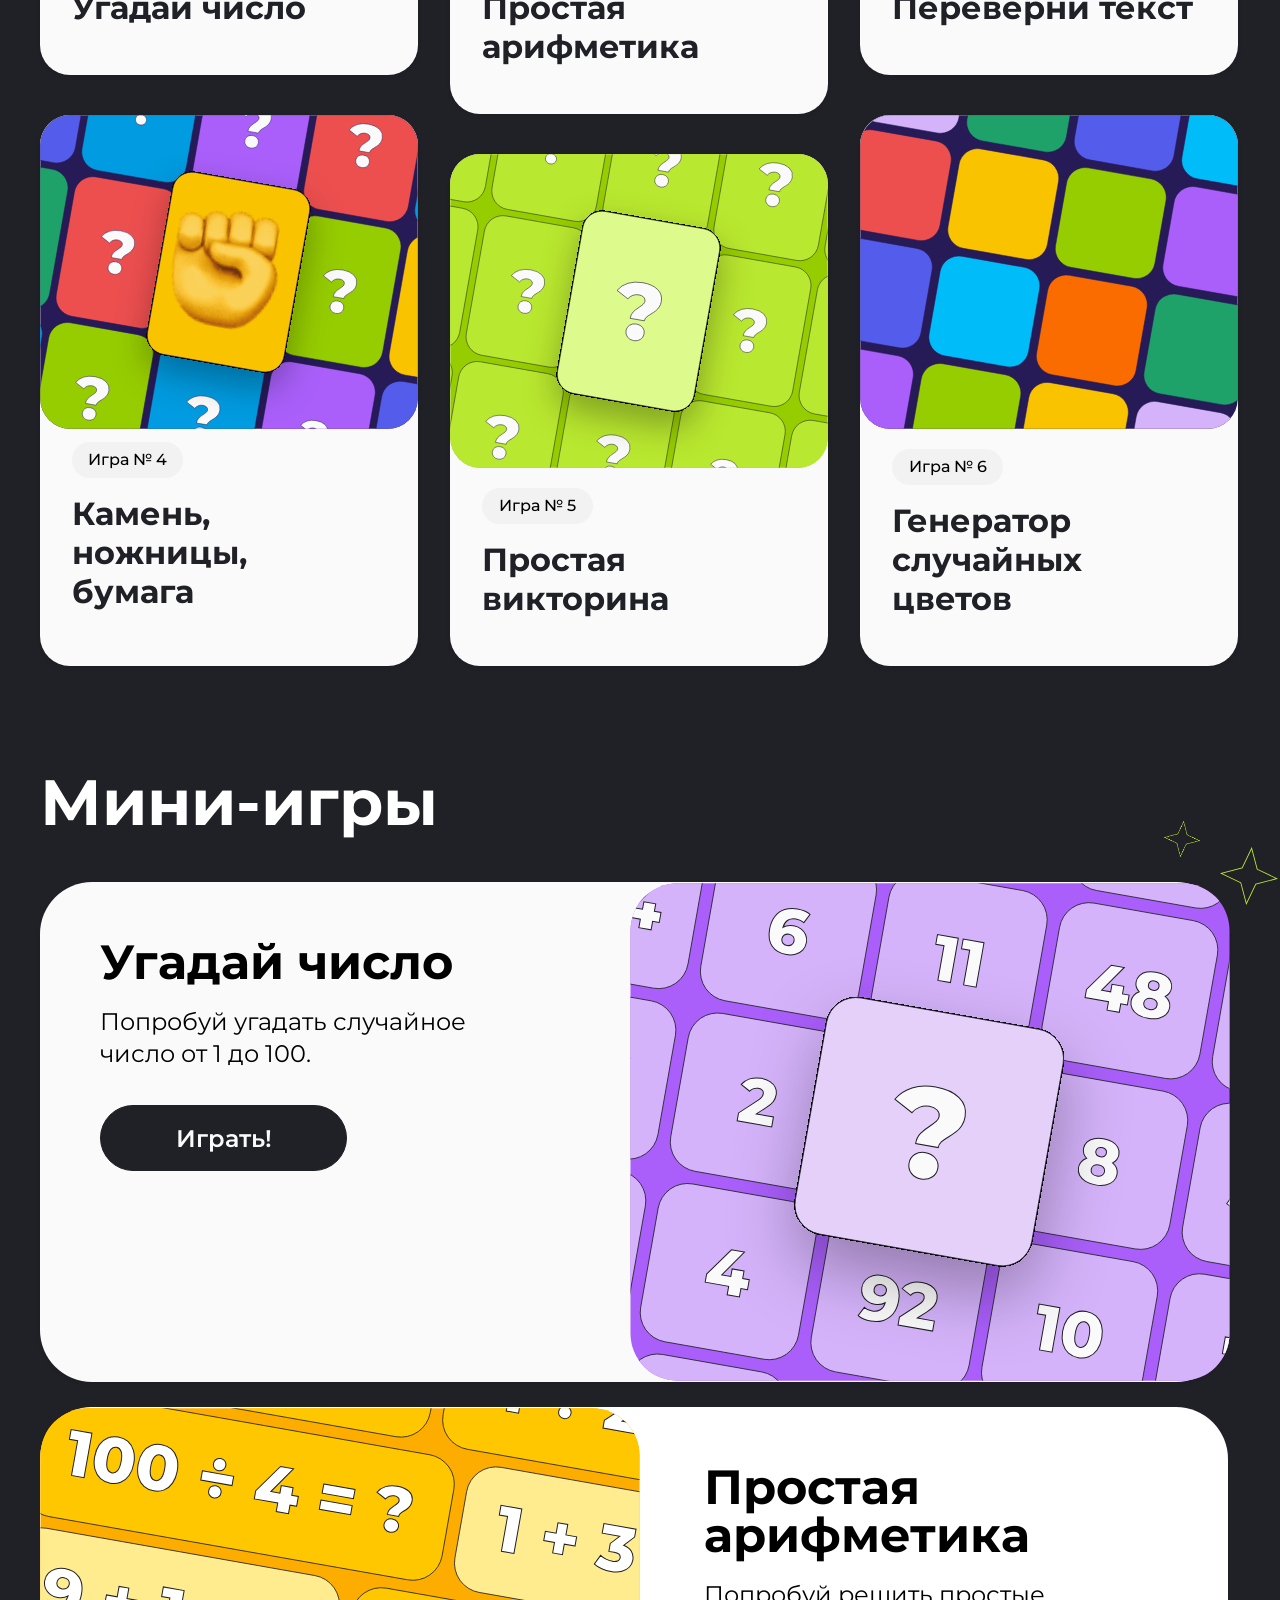
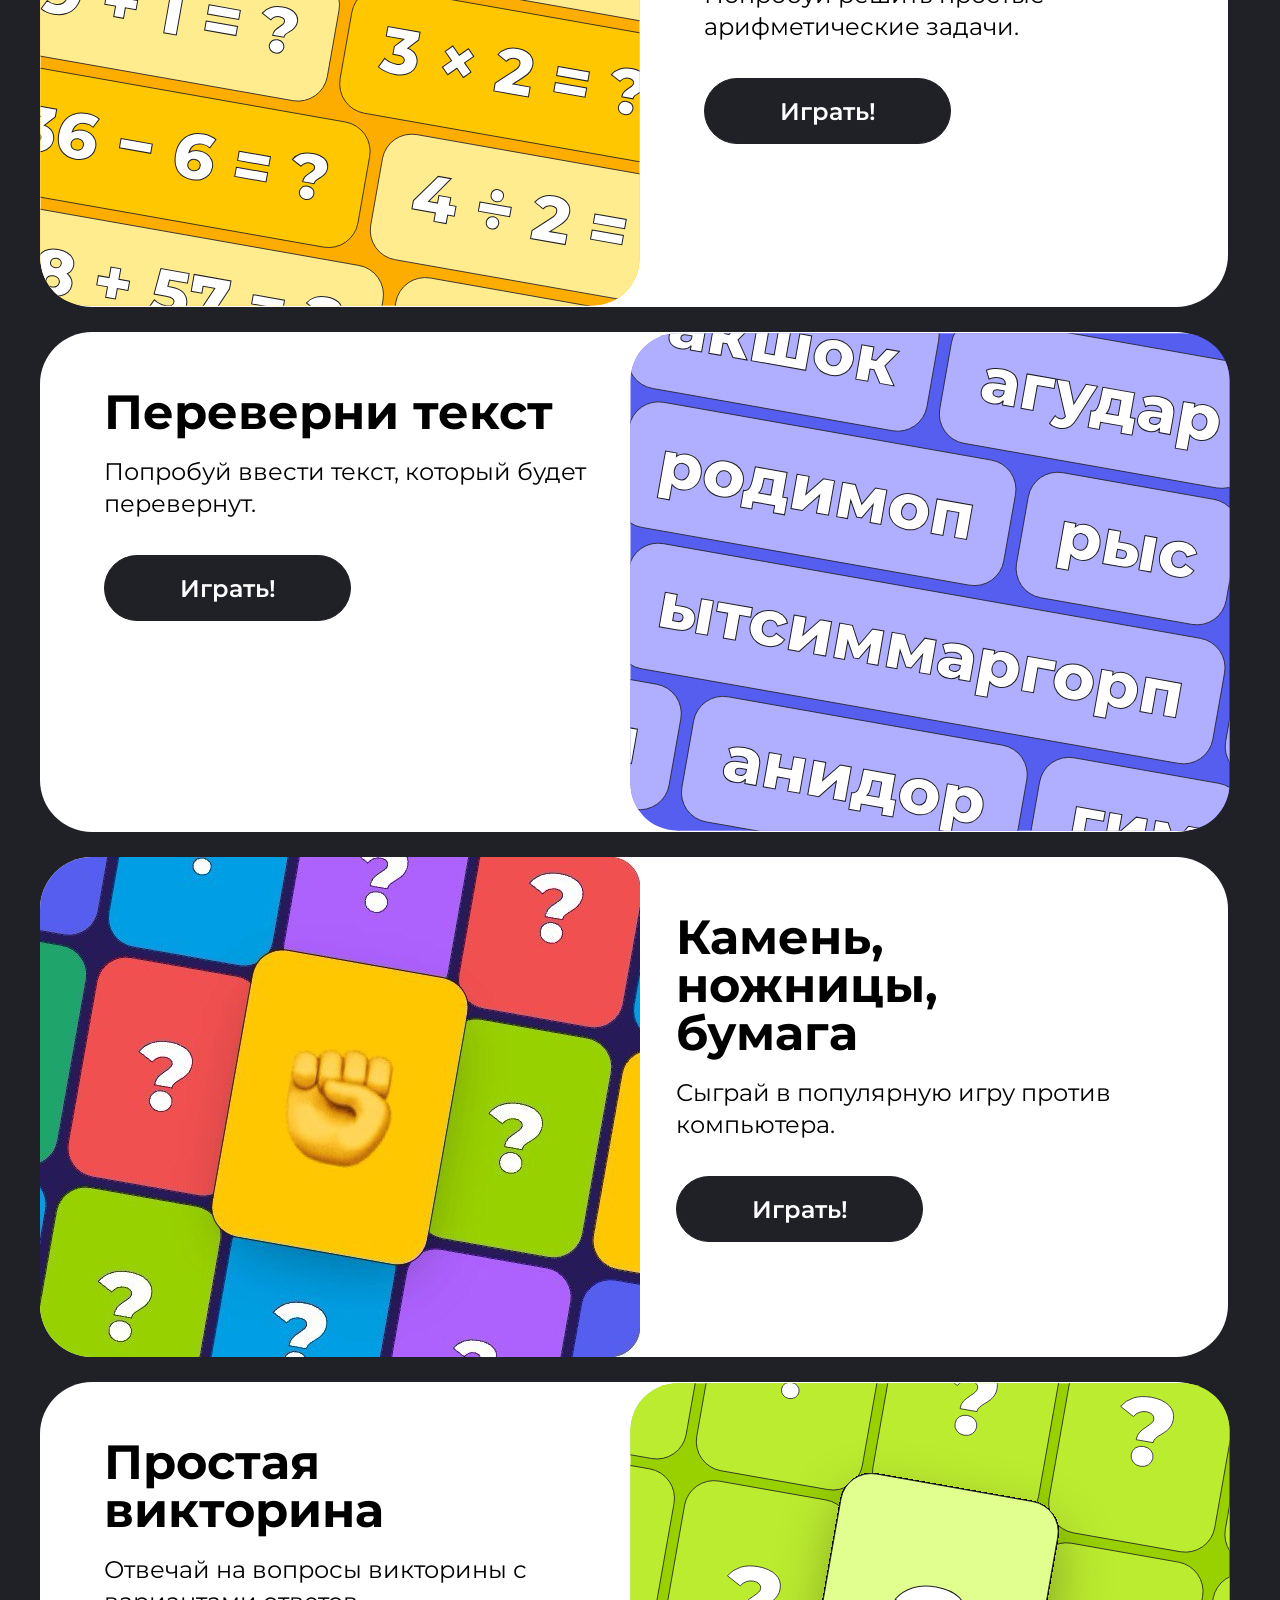
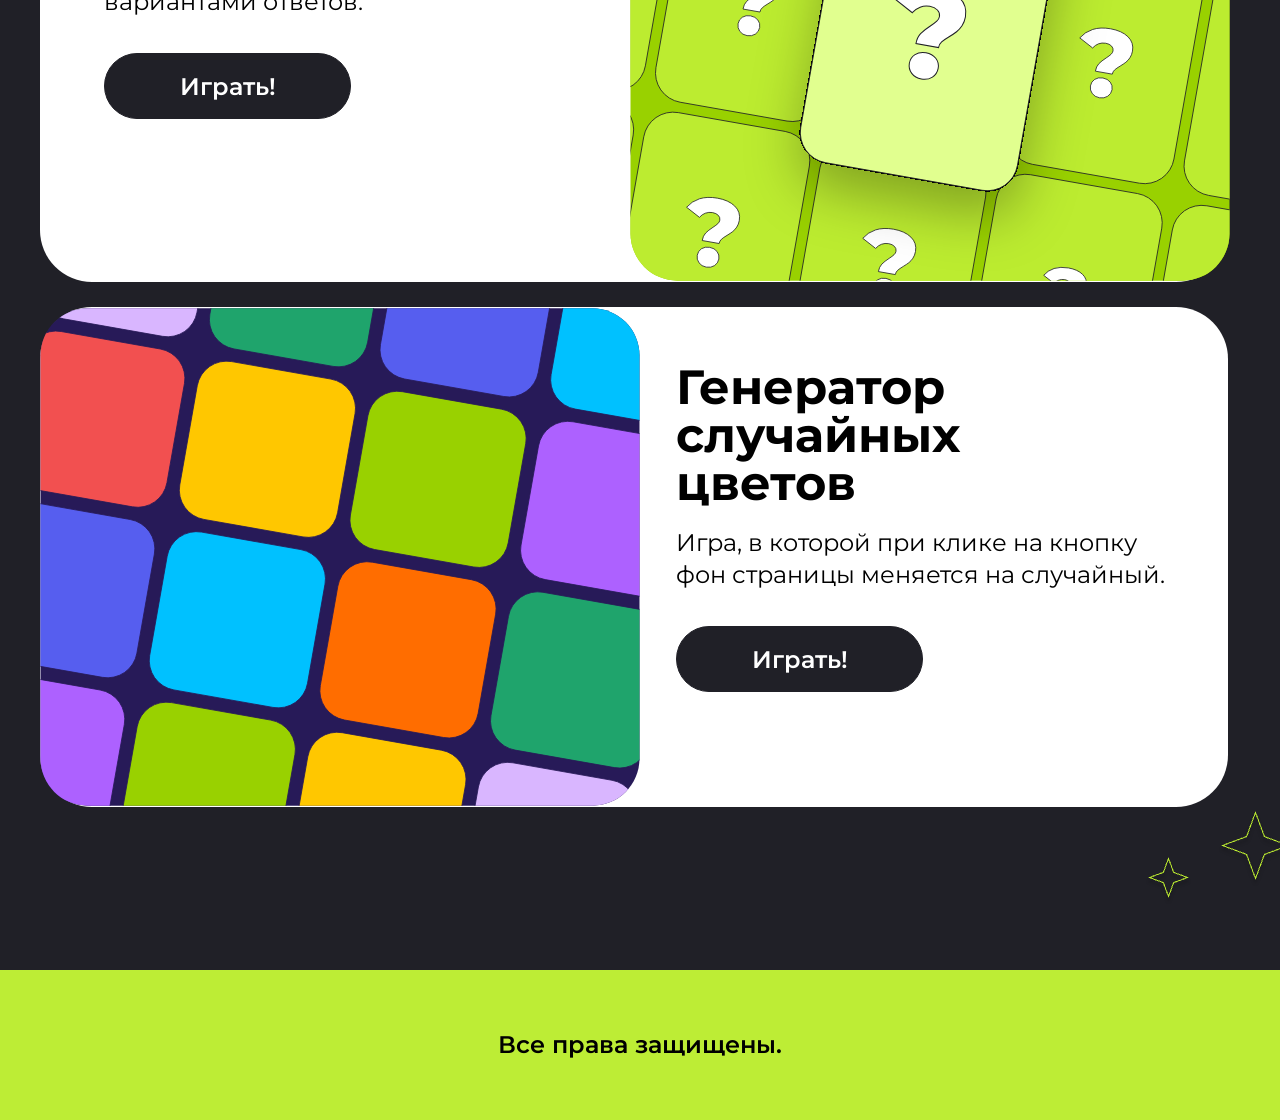
==== commit b77eb815: "Правки стилей" ====
--- a/index.html
+++ b/index.html
@@ -23,14 +23,12 @@
          </div>
          <h1 class="header__text_big">Добро пожаловать <br/>на мой сайт мини-игр</h1>
          <p class="header__text_little">Тебе предстоит пройти несколько увлекательных игр. <br/>Если готов, нажимай <b>«Поехали!»</b> и <b>приступай.</b> </p>
-         <a href="#game"> 
-         <button class="header-button" > Поехали! </button>
-         </a>
-         <a class="header-star" ><img class="star__upper_right" src="img/Star3.svg" alt="star2"></a>
-         <a class="header-star" ><img class="star__lower_right" src="img/Star4.svg" alt="star2"></a>
+         <a href="#game" class="header-button"> Поехали! </a>
+         <a class="header-star"><img class="star__upper_right" src="img/Star3.svg" alt="star2"></a>
+         <a class="header-star"><img class="star__lower_right" src="img/Star4.svg" alt="star2"></a>
       </header>
       <section class="header1-tape" id="scrollContainer">
-         <div   class="header-game" >
+         <div class="header-game" >
             <a class="header-tape__item">ВИКТОРИНА</a>
             <img class="header-tape__game" src="img/Star.svg" alt="Иконка звезды">
             <a class="header-tape__item">УГАДАЙ ЧИСЛО</a>
@@ -78,7 +76,7 @@
                </a>
                <a href="#igra4" class="scrol">
                   <article class="cart__left_lower">
-                     <img class="cart-img4"  src="img/k4.svg"   class="cart__drawing"  alt="star2"  > 
+                     <img class="cart-img4"  src="img/k4.svg" class="cart__drawing"  alt="star2"  > 
                      <img class="cart-img4-1"  src="img/f.png"  alt="kul" >  
                      <p class="cart__numbera">Игра № 4</p>
                      <h3 class="cart__name">Камень,<br/>ножницы,<br/>бумага</h3>
@@ -88,7 +86,7 @@
             <div class="cart__center" >
                <a href="#igra2">
                   <article class="cart__center_upper">
-                     <img class="cart-img2" src="img/k2.svg"class="cart__drawing" alt="star2">
+                     <img class="cart-img2" src="img/k2.svg" class="cart__drawing" alt="star2">
                      <p class="cart__number">Игра № 2</p>
                      <h3 class="cart__name">Простая арифметика</h3>
                   </article>
@@ -104,14 +102,14 @@
             <div class="cart__right">
                <a href="#igra3">
                   <article class="cart__right_upper">
-                     <img class="cart-img3" src="img/k3.svg"  src="img/k3.svg" alt="star2" >
+                     <img class="cart-img3" src="img/k3.svg" src="img/k3.svg" alt="star2" >
                      <p class="cart__number">Игра № 3</p>
                      <h3 class="cart__name">Переверни текст</h3>
                   </article>
                </a>
                <a href="#igra6">
                   <article class="cart__right_lower">
-                     <img class="cart-img6" src="img/k6.svg"  class="cart__drawing" alt="star2">
+                     <img class="cart-img6" src="img/k6.svg" class="cart__drawing" alt="star2">
                      <p class="cart__number">Игра № 6</p>
                      <h3 class="cart__name">Генератор <br/> случайных<br/> цветов</h3>
                   </article>
--- a/style.css
+++ b/style.css
@@ -10,6 +10,10 @@
 
 a {
   text-decoration: none;
+}
+
+html {
+  scroll-behavior: smooth;
 }
 
 .center {
@@ -55,9 +59,8 @@
   margin-top: 18px;
   height: 66px;
   width: 247px;
-  font-size: 16px;
   font-weight: 400;
-  line-height: 50px;
+  line-height: 70px;
   margin-left: 5px;
   font-size: 24px;
   margin-top: 48px;
@@ -353,7 +356,7 @@
   line-height: 100%;
   text-align: left;
   color: white;
-  margin-bottom: 70px;
+  margin-bottom: 48px;
 }
 
 .button-play {
@@ -388,7 +391,6 @@
   width: 1188px;
   height: 500px;
   border-radius: 52px;
-  margin-top: 25px;
 }
 
 .product-game_arithmetic {
@@ -665,16 +667,14 @@
 }
 
 .header-button {
-  -webkit-transition: background-color 0.2s ease, -webkit-transform 0.2s ease, -webkit-box-shadow 0.2s ease;
-  transition: background-color 0.2s ease, -webkit-transform 0.2s ease, -webkit-box-shadow 0.2s ease;
-  transition: background-color 0.2s ease, transform 0.2s ease, box-shadow 0.2s ease;
-  transition: background-color 0.2s ease, transform 0.2s ease, box-shadow 0.2s ease, -webkit-transform 0.2s ease, -webkit-box-shadow 0.2s ease;
+  -webkit-transition: background-color 0.2s ease, -webkit-box-shadow 0.2s ease;
+  transition: background-color 0.2s ease, -webkit-box-shadow 0.2s ease;
+  transition: background-color 0.2s ease, box-shadow 0.2s ease;
+  transition: background-color 0.2s ease, box-shadow 0.2s ease, -webkit-box-shadow 0.2s ease;
 }
 
 .header-button:hover {
   background-color: #fff;
-  -webkit-transform: translateY(-1px);
-          transform: translateY(-1px);
   -webkit-box-shadow: 0 4px 8px rgba(0, 0, 0, 0.2);
           box-shadow: 0 4px 8px rgba(0, 0, 0, 0.2);
 }
@@ -780,9 +780,8 @@
     margin-top: 18px;
     height: 66px;
     width: 247px;
-    font-size: 16px;
     font-weight: 400;
-    line-height: 50px;
+    line-height: 70px;
     margin-left: 270px;
     font-size: 24px;
     margin-top: 48px;
@@ -798,9 +797,8 @@
     margin-top: 18px;
     height: 66px;
     width: 247px;
-    font-size: 16px;
     font-weight: 400;
-    line-height: 50px;
+    line-height: 70px;
     margin-left: 270px;
     font-size: 24px;
     margin-top: 48px;
@@ -1012,7 +1010,7 @@
     background-color: #fff;
     width: 343px;
     border-radius: 28px;
-    height: 528px;
+    height: 567px;
   }
   .product-game_stone {
     background-color: #fff;
@@ -1057,6 +1055,22 @@
   }
   .product {
     height: 3740px;
+    display: -webkit-box;
+    display: -ms-flexbox;
+    display: flex;
+    -webkit-box-pack: end;
+        -ms-flex-pack: end;
+            justify-content: flex-end;
+    -webkit-box-orient: vertical;
+    -webkit-box-direction: normal;
+        -ms-flex-direction: column;
+            flex-direction: column;
+    -ms-flex-line-pack: distribute;
+        align-content: space-around;
+    -webkit-box-align: center;
+        -ms-flex-align: center;
+            align-items: center;
+    padding-bottom: 20px;
   }
 }
 
@@ -1078,9 +1092,8 @@
     width: 285px;
     font-size: 16px;
     font-weight: 400;
-    line-height: 50px;
+    line-height: 65px;
     margin-left: 50px;
-    font-size: 24px;
     margin-top: 48px;
     display: inline-block;
     color: #fff;
@@ -1096,12 +1109,11 @@
     border-radius: 60px;
     margin-top: 18px;
     height: 66px;
-    width: 247px;
+    width: 285px;
     font-size: 16px;
     font-weight: 400;
-    line-height: 50px;
+    line-height: 65px;
     margin-left: 50px;
-    font-size: 24px;
     margin-top: 48px;
     display: inline-block;
     color: #0f0f0f;
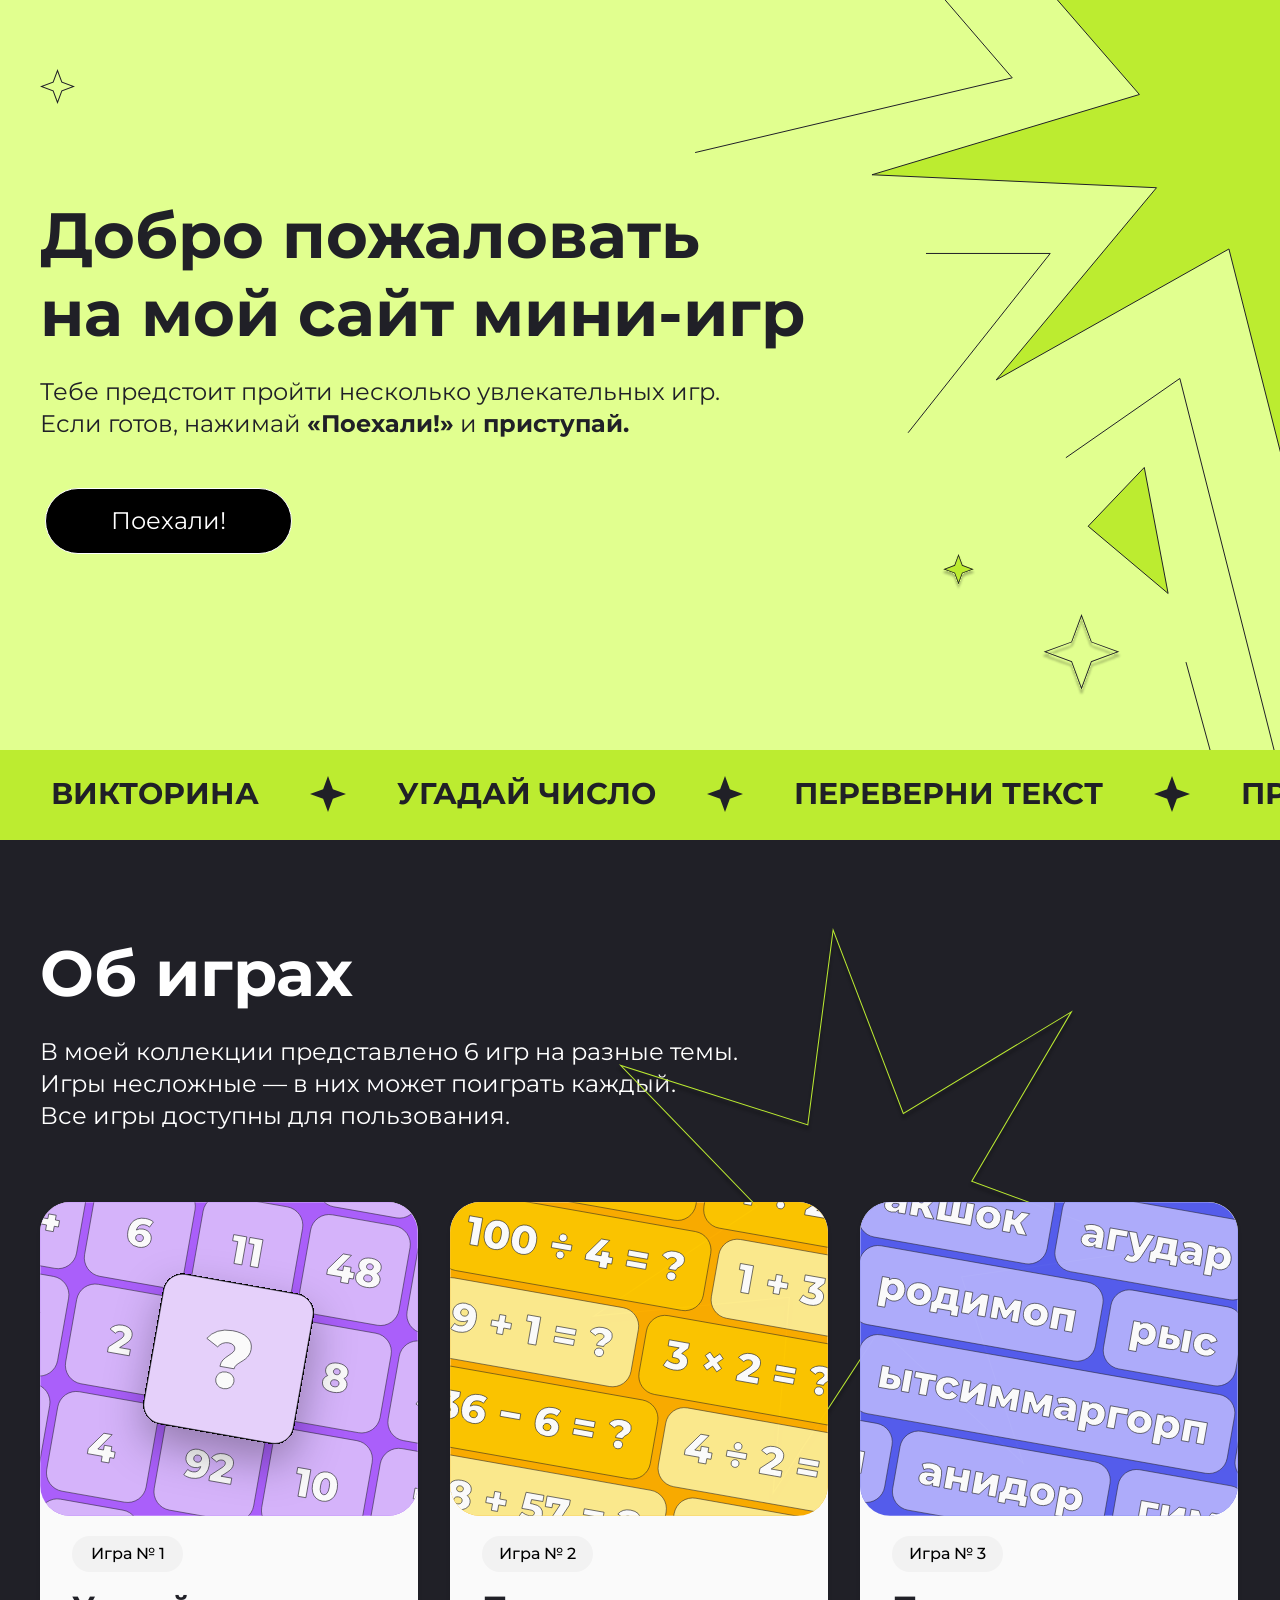
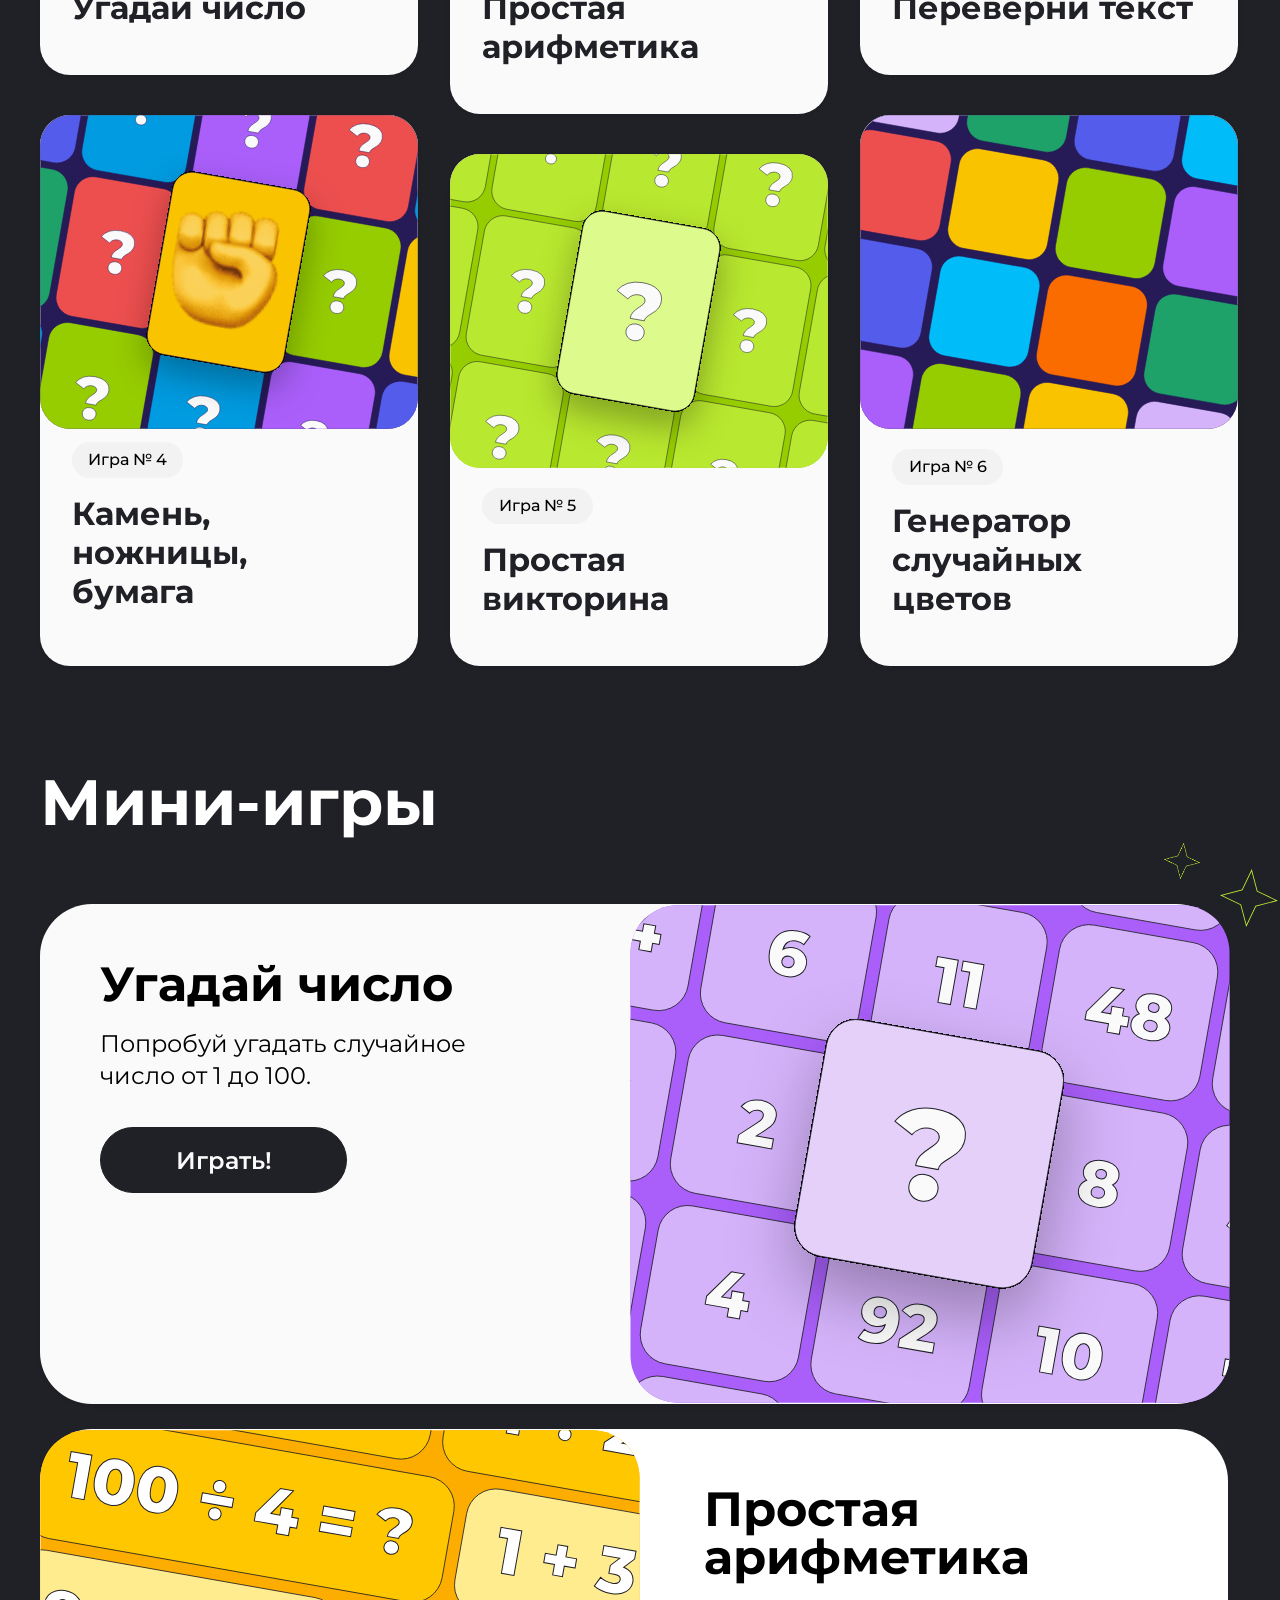
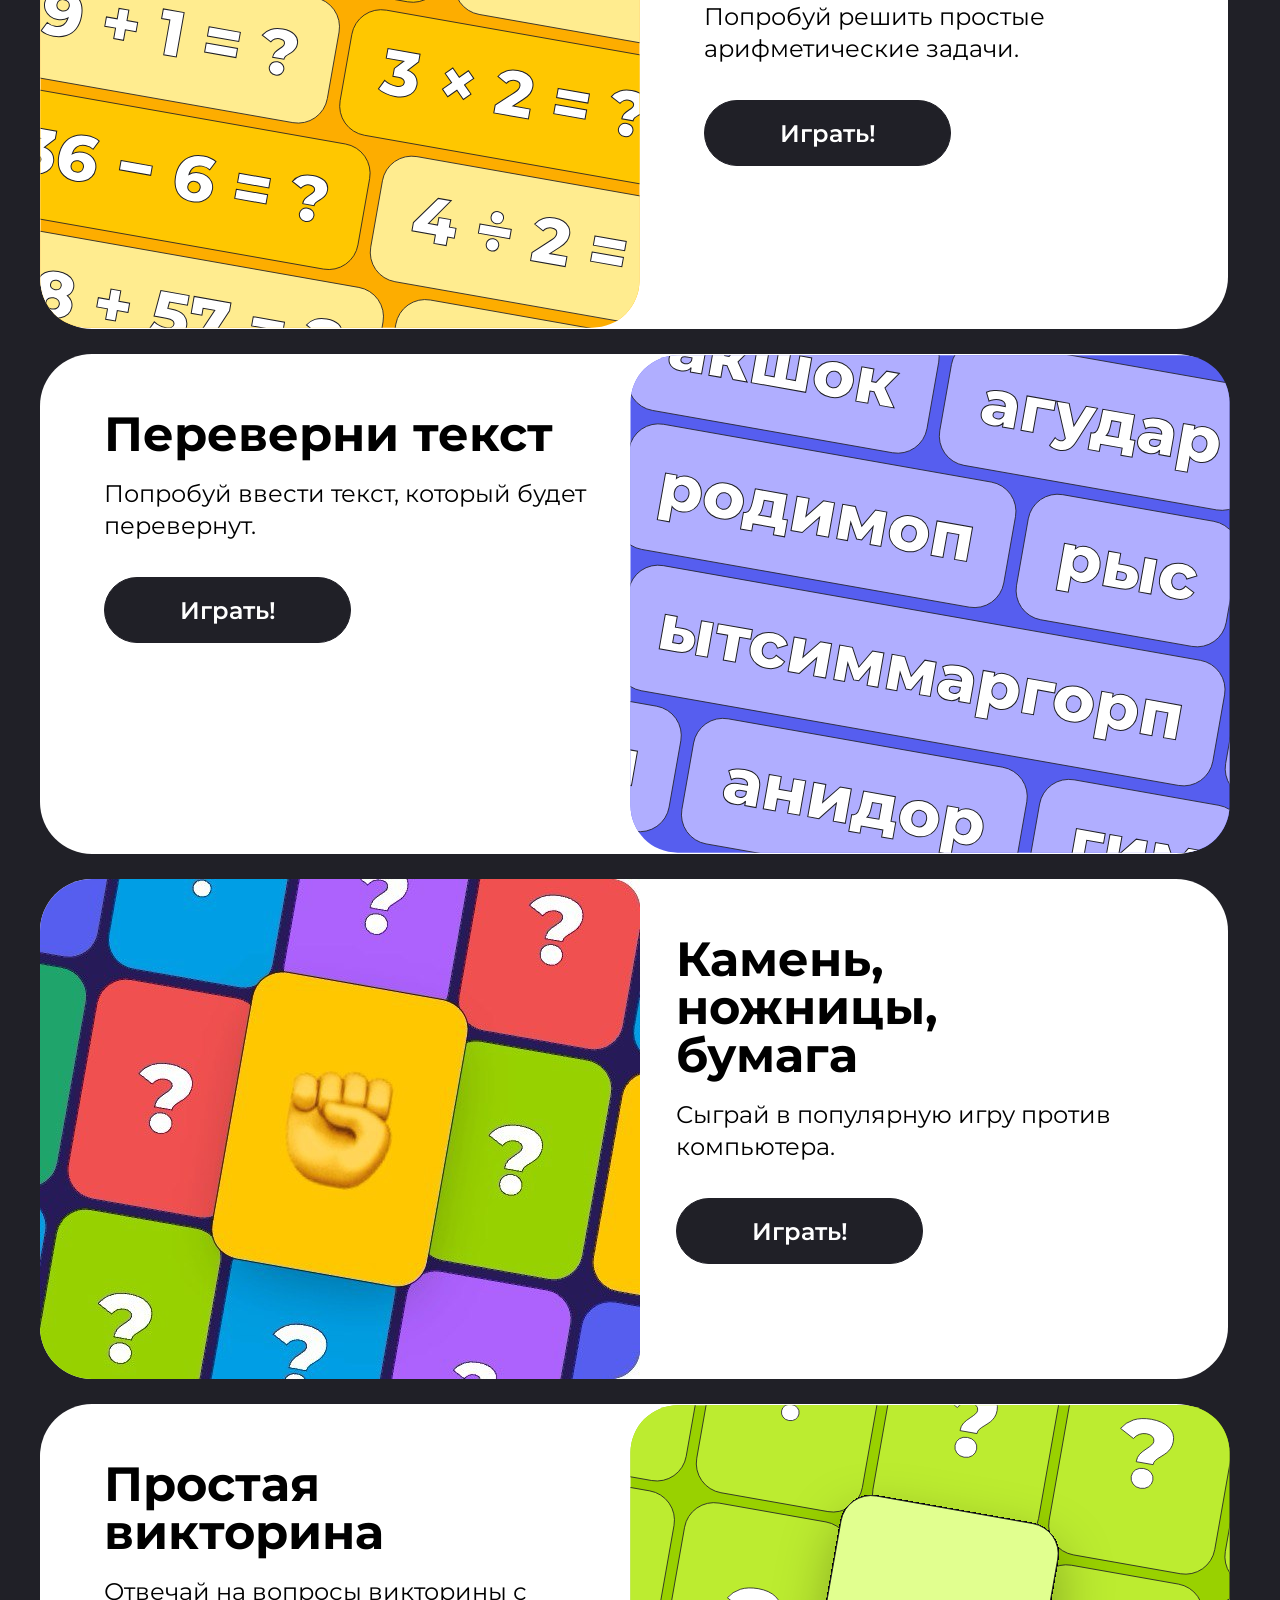
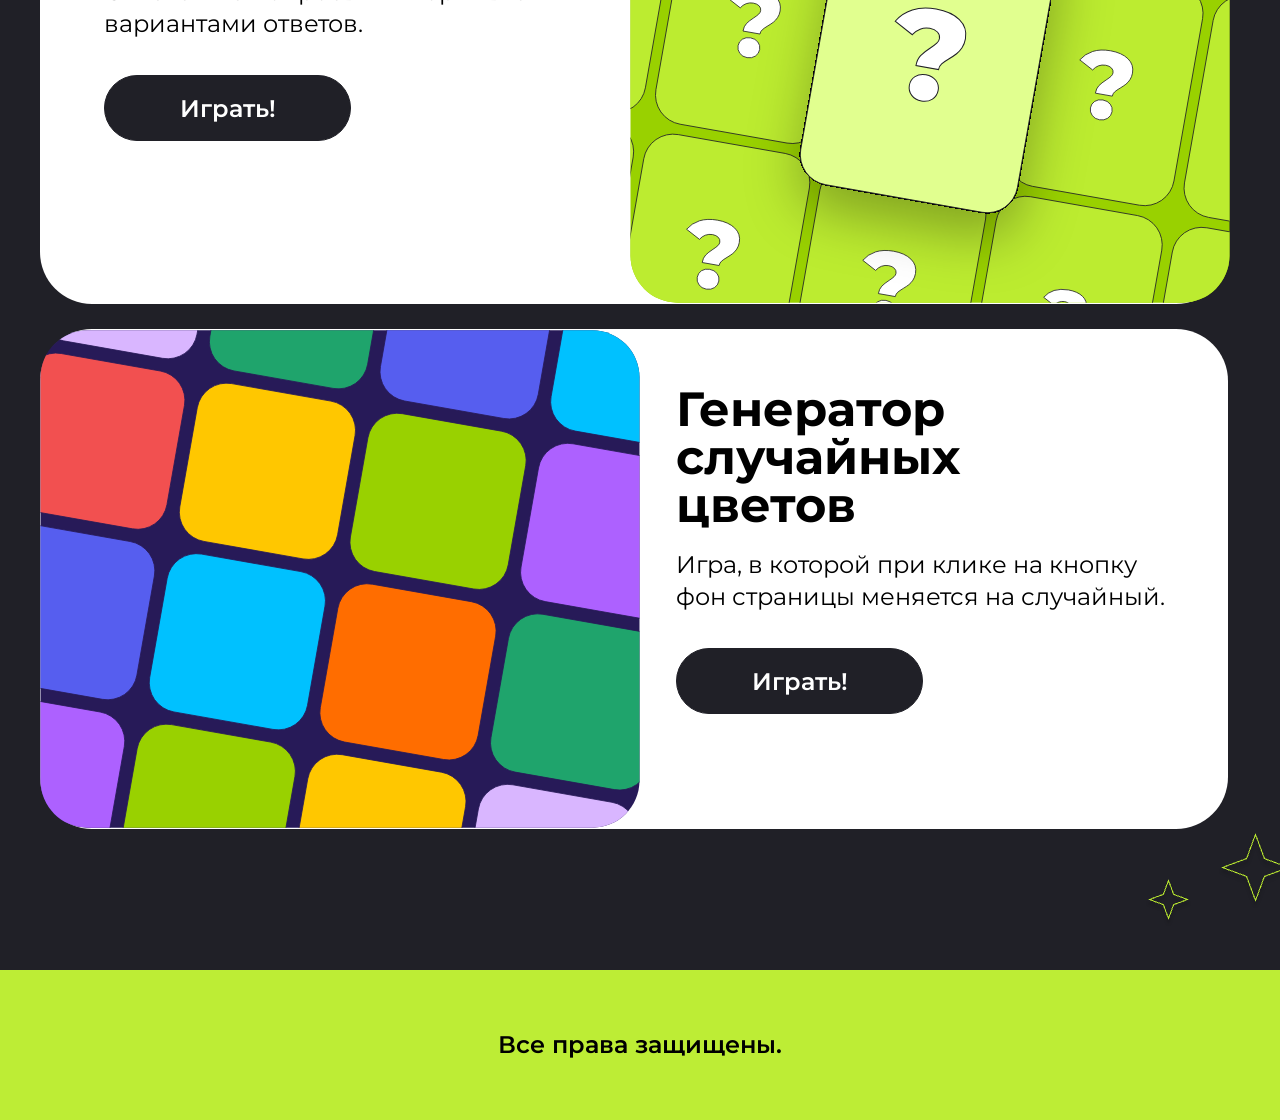
==== commit 9c15eb10: "Merge 64f9e0f39c4be1ff4e6b9e46292680faec42264a into b7cc86229165f5cfa968e7bc777c73c668250fbb" ====
--- a/index.html
+++ b/index.html
@@ -23,12 +23,14 @@
          </div>
          <h1 class="header__text_big">Добро пожаловать <br/>на мой сайт мини-игр</h1>
          <p class="header__text_little">Тебе предстоит пройти несколько увлекательных игр. <br/>Если готов, нажимай <b>«Поехали!»</b> и <b>приступай.</b> </p>
-         <a href="#game" class="header-button"> Поехали! </a>
-         <a class="header-star"><img class="star__upper_right" src="img/Star3.svg" alt="star2"></a>
-         <a class="header-star"><img class="star__lower_right" src="img/Star4.svg" alt="star2"></a>
+         <a href="#game"> 
+         <button class="header-button" > Поехали! </button>
+         </a>
+         <a class="header-star" ><img class="star__upper_right" src="img/Star3.svg" alt="star2"></a>
+         <a class="header-star" ><img class="star__lower_right" src="img/Star4.svg" alt="star2"></a>
       </header>
       <section class="header1-tape" id="scrollContainer">
-         <div class="header-game" >
+         <div   class="header-game" >
             <a class="header-tape__item">ВИКТОРИНА</a>
             <img class="header-tape__game" src="img/Star.svg" alt="Иконка звезды">
             <a class="header-tape__item">УГАДАЙ ЧИСЛО</a>
@@ -76,7 +78,7 @@
                </a>
                <a href="#igra4" class="scrol">
                   <article class="cart__left_lower">
-                     <img class="cart-img4"  src="img/k4.svg" class="cart__drawing"  alt="star2"  > 
+                     <img class="cart-img4"  src="img/k4.svg"   class="cart__drawing"  alt="star2"  > 
                      <img class="cart-img4-1"  src="img/f.png"  alt="kul" >  
                      <p class="cart__numbera">Игра № 4</p>
                      <h3 class="cart__name">Камень,<br/>ножницы,<br/>бумага</h3>
@@ -86,7 +88,7 @@
             <div class="cart__center" >
                <a href="#igra2">
                   <article class="cart__center_upper">
-                     <img class="cart-img2" src="img/k2.svg" class="cart__drawing" alt="star2">
+                     <img class="cart-img2" src="img/k2.svg"class="cart__drawing" alt="star2">
                      <p class="cart__number">Игра № 2</p>
                      <h3 class="cart__name">Простая арифметика</h3>
                   </article>
@@ -102,14 +104,14 @@
             <div class="cart__right">
                <a href="#igra3">
                   <article class="cart__right_upper">
-                     <img class="cart-img3" src="img/k3.svg" src="img/k3.svg" alt="star2" >
+                     <img class="cart-img3" src="img/k3.svg"  src="img/k3.svg" alt="star2" >
                      <p class="cart__number">Игра № 3</p>
                      <h3 class="cart__name">Переверни текст</h3>
                   </article>
                </a>
                <a href="#igra6">
                   <article class="cart__right_lower">
-                     <img class="cart-img6" src="img/k6.svg" class="cart__drawing" alt="star2">
+                     <img class="cart-img6" src="img/k6.svg"  class="cart__drawing" alt="star2">
                      <p class="cart__number">Игра № 6</p>
                      <h3 class="cart__name">Генератор <br/> случайных<br/> цветов</h3>
                   </article>
--- a/style.css
+++ b/style.css
@@ -10,10 +10,6 @@
 
 a {
   text-decoration: none;
-}
-
-html {
-  scroll-behavior: smooth;
 }
 
 .center {
@@ -59,8 +55,9 @@
   margin-top: 18px;
   height: 66px;
   width: 247px;
+  font-size: 16px;
   font-weight: 400;
-  line-height: 70px;
+  line-height: 50px;
   margin-left: 5px;
   font-size: 24px;
   margin-top: 48px;
@@ -356,7 +353,7 @@
   line-height: 100%;
   text-align: left;
   color: white;
-  margin-bottom: 48px;
+  margin-bottom: 70px;
 }
 
 .button-play {
@@ -391,6 +388,7 @@
   width: 1188px;
   height: 500px;
   border-radius: 52px;
+  margin-top: 25px;
 }
 
 .product-game_arithmetic {
@@ -667,14 +665,16 @@
 }
 
 .header-button {
-  -webkit-transition: background-color 0.2s ease, -webkit-box-shadow 0.2s ease;
-  transition: background-color 0.2s ease, -webkit-box-shadow 0.2s ease;
-  transition: background-color 0.2s ease, box-shadow 0.2s ease;
-  transition: background-color 0.2s ease, box-shadow 0.2s ease, -webkit-box-shadow 0.2s ease;
+  -webkit-transition: background-color 0.2s ease, -webkit-transform 0.2s ease, -webkit-box-shadow 0.2s ease;
+  transition: background-color 0.2s ease, -webkit-transform 0.2s ease, -webkit-box-shadow 0.2s ease;
+  transition: background-color 0.2s ease, transform 0.2s ease, box-shadow 0.2s ease;
+  transition: background-color 0.2s ease, transform 0.2s ease, box-shadow 0.2s ease, -webkit-transform 0.2s ease, -webkit-box-shadow 0.2s ease;
 }
 
 .header-button:hover {
   background-color: #fff;
+  -webkit-transform: translateY(-1px);
+          transform: translateY(-1px);
   -webkit-box-shadow: 0 4px 8px rgba(0, 0, 0, 0.2);
           box-shadow: 0 4px 8px rgba(0, 0, 0, 0.2);
 }
@@ -780,8 +780,9 @@
     margin-top: 18px;
     height: 66px;
     width: 247px;
+    font-size: 16px;
     font-weight: 400;
-    line-height: 70px;
+    line-height: 50px;
     margin-left: 270px;
     font-size: 24px;
     margin-top: 48px;
@@ -797,8 +798,9 @@
     margin-top: 18px;
     height: 66px;
     width: 247px;
+    font-size: 16px;
     font-weight: 400;
-    line-height: 70px;
+    line-height: 50px;
     margin-left: 270px;
     font-size: 24px;
     margin-top: 48px;
@@ -1010,7 +1012,7 @@
     background-color: #fff;
     width: 343px;
     border-radius: 28px;
-    height: 567px;
+    height: 528px;
   }
   .product-game_stone {
     background-color: #fff;
@@ -1055,22 +1057,6 @@
   }
   .product {
     height: 3740px;
-    display: -webkit-box;
-    display: -ms-flexbox;
-    display: flex;
-    -webkit-box-pack: end;
-        -ms-flex-pack: end;
-            justify-content: flex-end;
-    -webkit-box-orient: vertical;
-    -webkit-box-direction: normal;
-        -ms-flex-direction: column;
-            flex-direction: column;
-    -ms-flex-line-pack: distribute;
-        align-content: space-around;
-    -webkit-box-align: center;
-        -ms-flex-align: center;
-            align-items: center;
-    padding-bottom: 20px;
   }
 }
 
@@ -1092,8 +1078,9 @@
     width: 285px;
     font-size: 16px;
     font-weight: 400;
-    line-height: 65px;
+    line-height: 50px;
     margin-left: 50px;
+    font-size: 24px;
     margin-top: 48px;
     display: inline-block;
     color: #fff;
@@ -1109,11 +1096,12 @@
     border-radius: 60px;
     margin-top: 18px;
     height: 66px;
-    width: 285px;
+    width: 247px;
     font-size: 16px;
     font-weight: 400;
-    line-height: 65px;
+    line-height: 50px;
     margin-left: 50px;
+    font-size: 24px;
     margin-top: 48px;
     display: inline-block;
     color: #0f0f0f;
